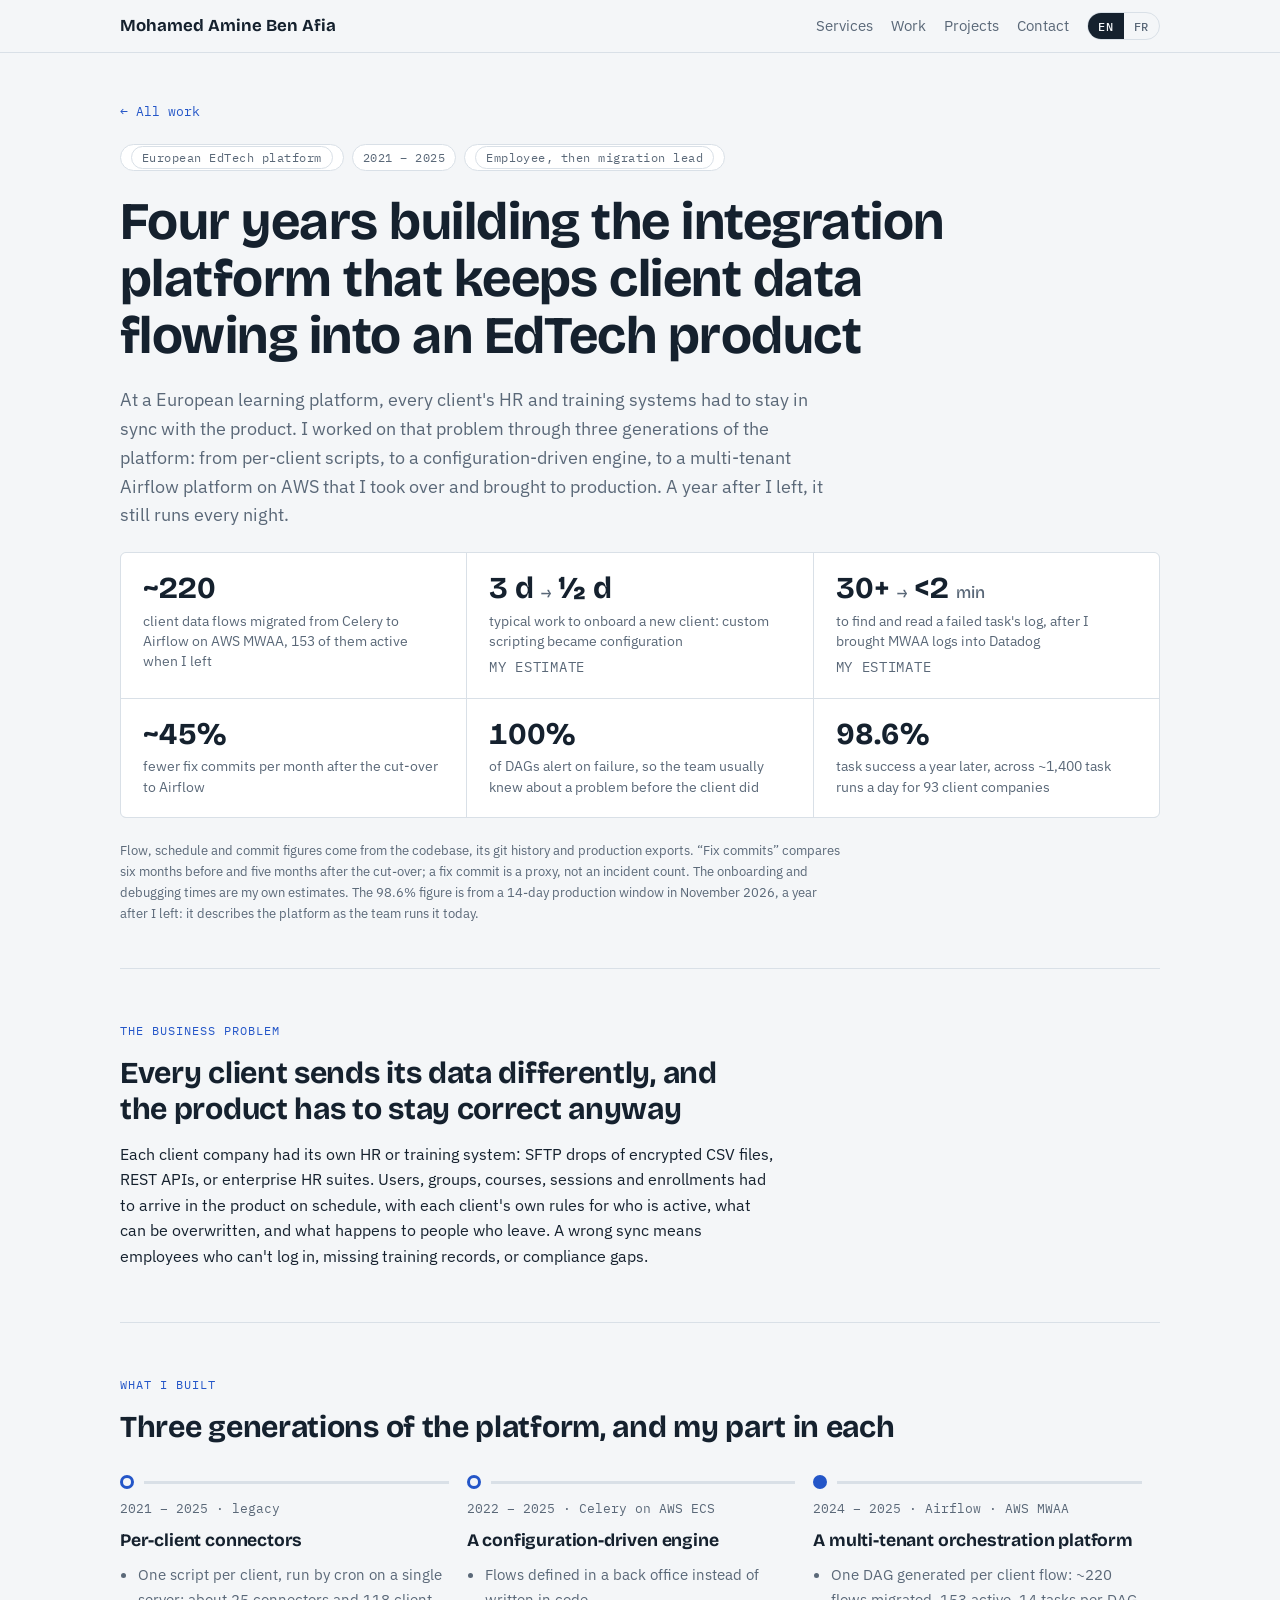
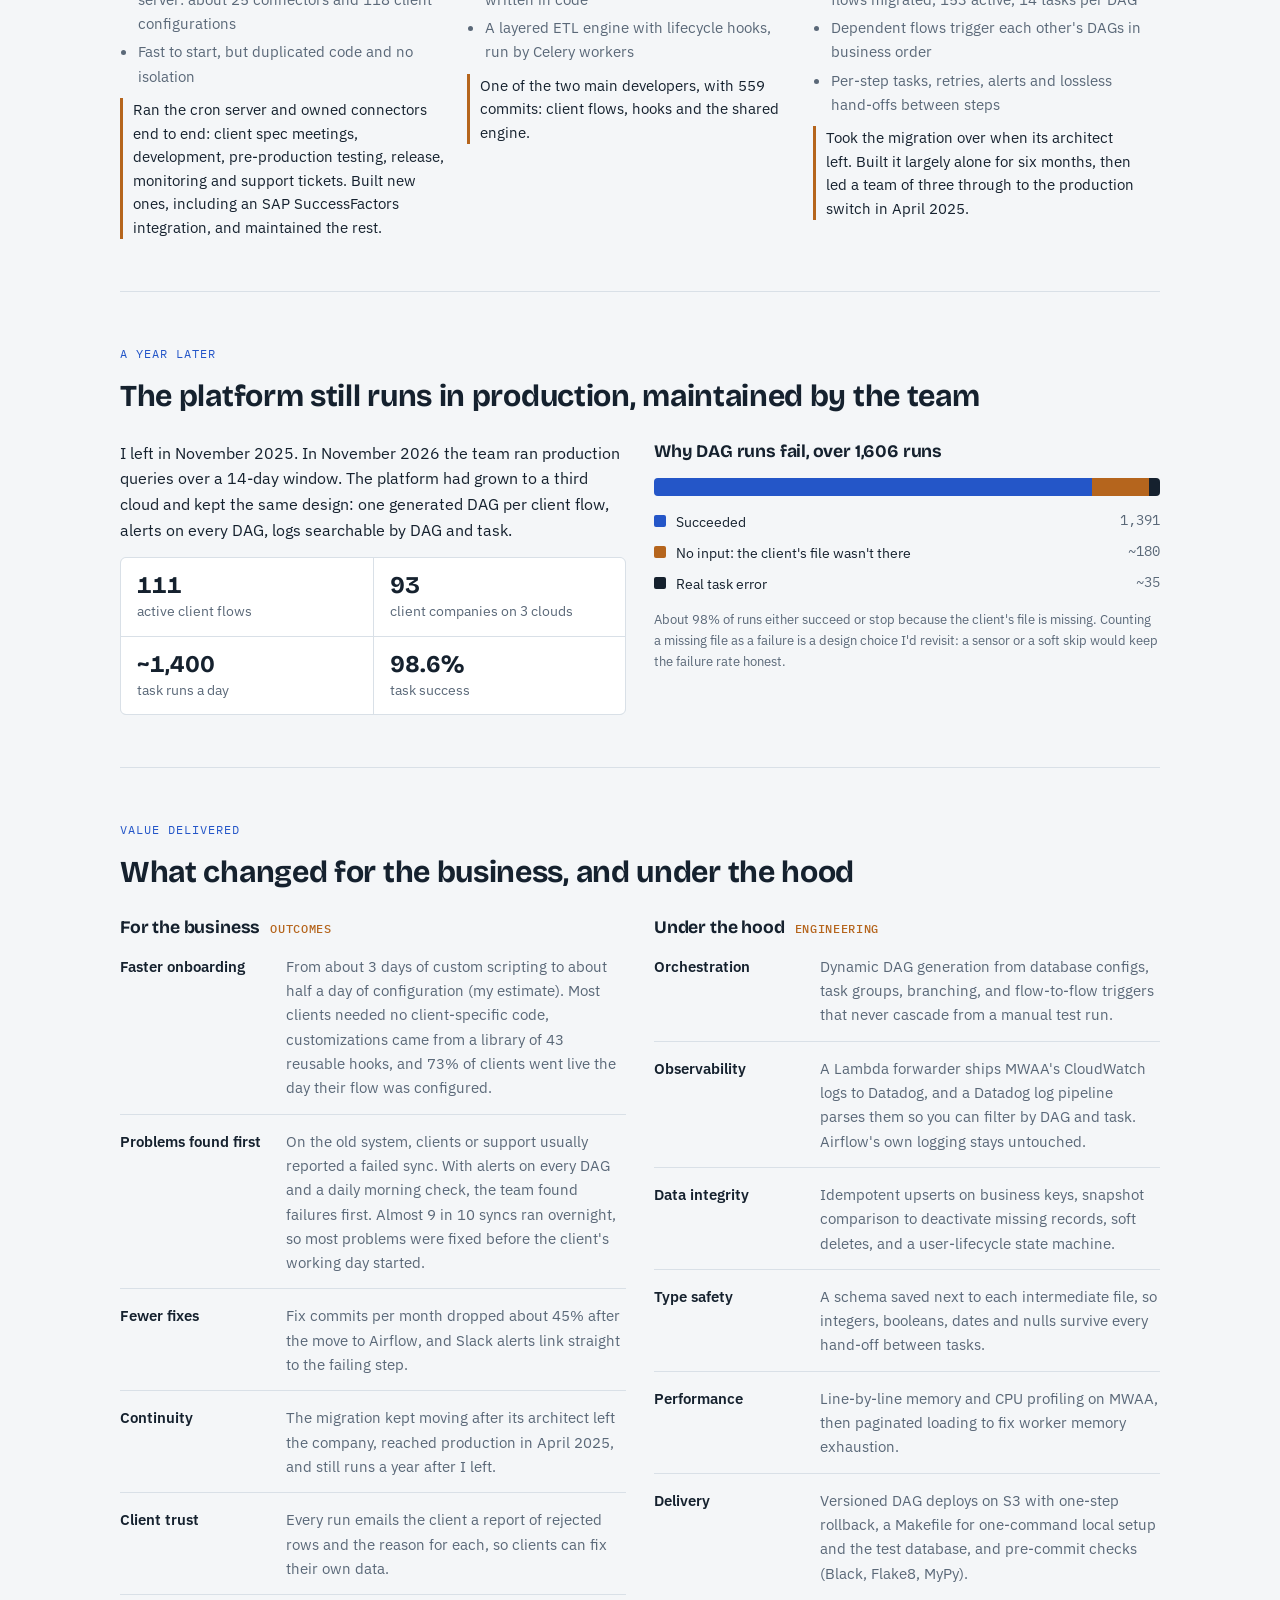
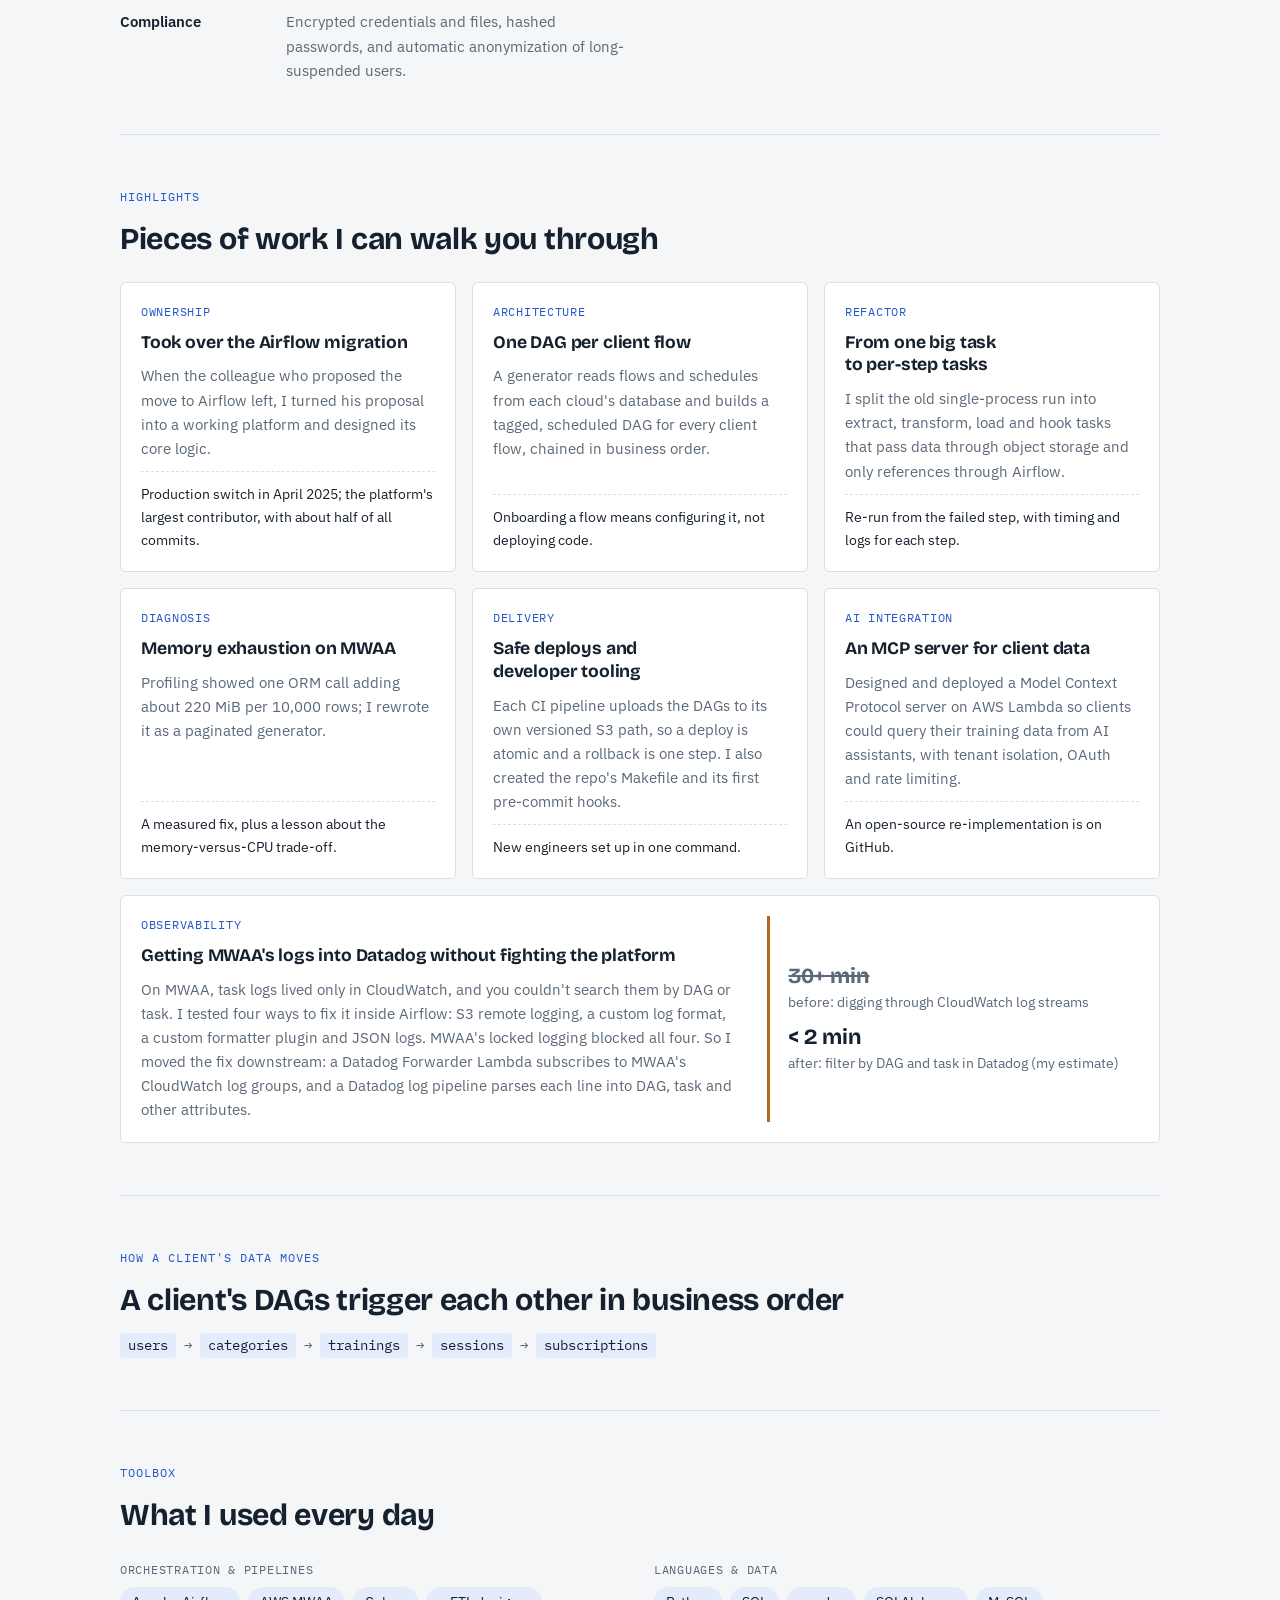
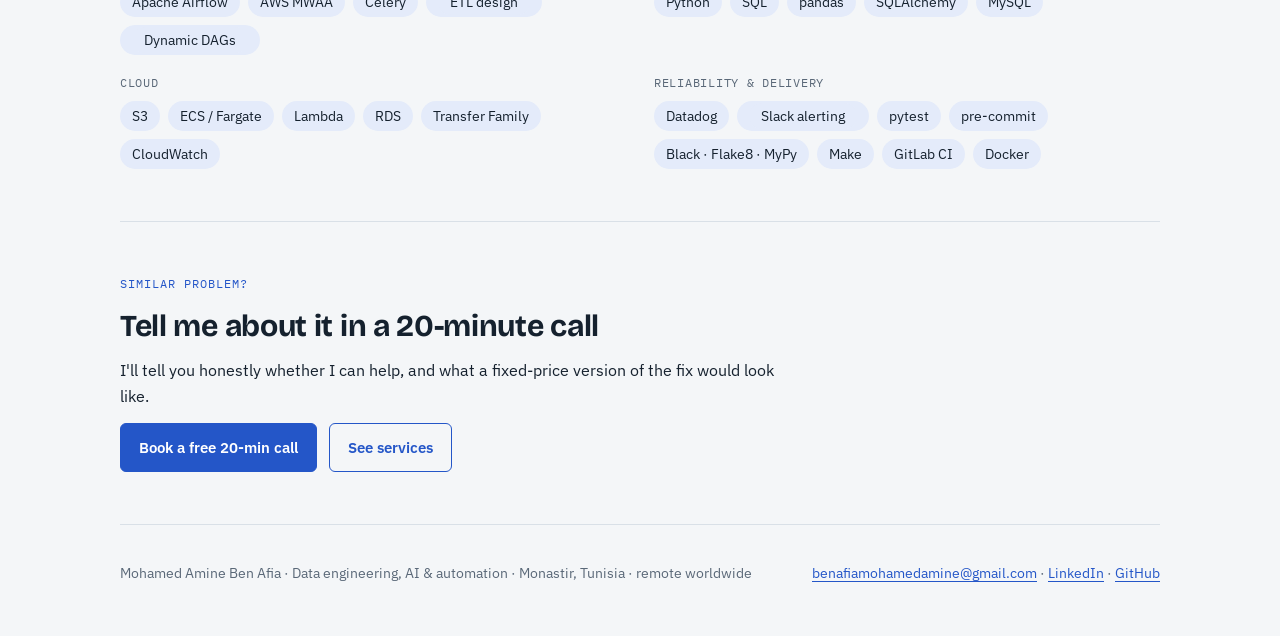
==== site/work/integration-platform.html @ 46a23ce3 "Portfolio site: services, audit offer, 4 case studies, EN/FR" ====
<!doctype html>
<html lang="en">
<head>
<meta charset="utf-8">
<meta name="viewport" content="width=device-width,initial-scale=1,viewport-fit=cover">
<title>Integration Platform · Case Study</title>
<meta name="title-en" content="Integration Platform · Case Study">
<meta name="title-fr" content="Plateforme d'intégration · Étude de cas">
<meta name="description" content="Four years building a multi-tenant integration platform for a European EdTech product, ending with ~220 client flows on Apache Airflow (AWS MWAA).">
<meta property="og:title" content="Integration Platform · Case Study">
<meta property="og:description" content="Four years building a multi-tenant integration platform for a European EdTech product, ending with ~220 client flows on Apache Airflow (AWS MWAA).">
<meta name="theme-color" content="#f4f6f8">
<link rel="icon" href="../assets/favicon.svg" type="image/svg+xml">
<link rel="preconnect" href="https://fonts.googleapis.com">
<link rel="preconnect" href="https://fonts.gstatic.com" crossorigin>
<link rel="stylesheet" href="https://fonts.googleapis.com/css2?family=Bricolage+Grotesque:opsz,wght@12..96,500;12..96,700&family=IBM+Plex+Sans:wght@400;500;600&family=IBM+Plex+Mono:wght@400;500&display=swap">
<link rel="stylesheet" href="../assets/site.css">
<script src="../assets/lang.js"></script>
</head>
<body>
<div class="top"><div class="wrap">
  <a class="brand" href="../">Mohamed Amine Ben Afia</a>
  <nav class="nav" aria-label="Main">
    <a href="../#services"><span data-l="en">Services</span><span data-l="fr">Services</span></a>
    <a href="../#work"><span data-l="en">Work</span><span data-l="fr">Réalisations</span></a>
    <a class="hide-sm" href="../#projects"><span data-l="en">Projects</span><span data-l="fr">Projets</span></a>
    <a href="../#contact"><span data-l="en">Contact</span><span data-l="fr">Contact</span></a>
    <span class="lang" role="group" aria-label="Language / Langue"><button type="button" data-set="en" aria-pressed="true" onclick="setLang('en')">EN</button><button type="button" data-set="fr" aria-pressed="false" onclick="setLang('fr')">FR</button></span>
  </nav>
</div></div>
<div class="wrap">
<header class="page">
  <a class="back" href="../#work"><span data-l="en">← All work</span><span data-l="fr">← Toutes les réalisations</span></a>
  <div class="client"><span><span data-l="en">European EdTech platform</span><span data-l="fr">Plateforme EdTech européenne</span></span><span>2021 – 2025</span><span><span data-l="en">Employee, then migration lead</span><span data-l="fr">Salarié, puis responsable de la migration</span></span></div>
  <h1><span data-l="en">Four years building the integration platform that keeps client data flowing into an EdTech product</span><span data-l="fr">Quatre ans à construire la plateforme d'intégration qui alimente un produit EdTech avec les données de ses clients</span></h1>
  <p class="lede"><span data-l="en">At a European learning platform, every client's HR and training systems had to stay in sync with the product. I worked on that problem through three generations of the platform: from per-client scripts, to a configuration-driven engine, to a multi-tenant Airflow platform on AWS that I took over and brought to production. A year after I left, it still runs every night.</span><span data-l="fr">Dans une plateforme e-learning européenne, les systèmes RH et formation de chaque client devaient rester synchronisés avec le produit. J'ai travaillé sur ce problème à travers trois générations de la plateforme : des scripts par client, puis un moteur piloté par configuration, puis une plateforme Airflow multi-clients sur AWS, que j'ai reprise et menée jusqu'à la production. Un an après mon départ, elle tourne toujours chaque nuit.</span></p>
  <div class="figures" role="list"><div class="fig" role="listitem"><b>~220</b><span><span data-l="en">client data flows migrated from Celery to Airflow on AWS MWAA, 153 of them active when I left</span><span data-l="fr">flux de données clients migrés de Celery vers Airflow sur AWS MWAA, dont 153 actifs à mon départ</span></span></div><div class="fig" role="listitem"><b>3 d <small>→</small> ½ d</b><span><span data-l="en">typical work to onboard a new client: custom scripting became configuration</span><span data-l="fr">de travail pour intégrer un nouveau client : le développement sur mesure est devenu de la configuration</span></span><em><span data-l="en">My estimate</span><span data-l="fr">Mon estimation</span></em></div><div class="fig" role="listitem"><b>30+ <small>→</small> &lt;2 <small>min</small></b><span><span data-l="en">to find and read a failed task's log, after I brought MWAA logs into Datadog</span><span data-l="fr">pour trouver et lire le log d'une tâche en échec, après l'intégration des logs MWAA dans Datadog</span></span><em><span data-l="en">My estimate</span><span data-l="fr">Mon estimation</span></em></div><div class="fig" role="listitem"><b>~45%</b><span><span data-l="en">fewer fix commits per month after the cut-over to Airflow</span><span data-l="fr">de commits de correction en moins par mois après le passage à Airflow</span></span></div><div class="fig" role="listitem"><b>100%</b><span><span data-l="en">of DAGs alert on failure, so the team usually knew about a problem before the client did</span><span data-l="fr">des DAG alertent en cas d'échec : l'équipe était généralement au courant avant le client</span></span></div><div class="fig" role="listitem"><b>98.6%</b><span><span data-l="en">task success a year later, across ~1,400 task runs a day for 93 client companies</span><span data-l="fr">de tâches réussies un an plus tard, sur ~1 400 exécutions par jour pour 93 entreprises clientes</span></span></div></div><p class="note"><span data-l="en">Flow, schedule and commit figures come from the codebase, its git history and production exports. “Fix commits” compares six months before and five months after the cut-over; a fix commit is a proxy, not an incident count. The onboarding and debugging times are my own estimates. The 98.6% figure is from a 14-day production window in November 2026, a year after I left: it describes the platform as the team runs it today.</span><span data-l="fr">Les chiffres de flux, de planification et de commits viennent du code, de son historique git et d'exports de production. Les « commits de correction » comparent six mois avant et cinq mois après la bascule ; c'est un indicateur, pas un nombre d'incidents. Les durées d'intégration et de débogage sont mes estimations. Le chiffre de 98,6 % provient d'une fenêtre de production de 14 jours en novembre 2026, un an après mon départ : il décrit la plateforme telle que l'équipe l'exploite aujourd'hui.</span></p>
</header><section aria-labelledby="problem"><span class="eyebrow"><span data-l="en">The business problem</span><span data-l="fr">Le problème</span></span><h2 id="problem"><span data-l="en">Every client sends its data differently, and the product has to stay correct anyway</span><span data-l="fr">Chaque client envoie ses données à sa façon, et le produit doit rester juste malgré tout</span></h2><p><span data-l="en">Each client company had its own HR or training system: SFTP drops of encrypted CSV files, REST APIs, or enterprise HR suites. Users, groups, courses, sessions and enrollments had to arrive in the product on schedule, with each client's own rules for who is active, what can be overwritten, and what happens to people who leave. A wrong sync means employees who can't log in, missing training records, or compliance gaps.</span><span data-l="fr">Chaque entreprise cliente avait son propre système RH ou formation : dépôts SFTP de fichiers CSV chiffrés, API REST ou suites RH d'entreprise. Utilisateurs, groupes, formations, sessions et inscriptions devaient arriver dans le produit à l'heure, avec les règles propres à chaque client : qui est actif, ce qui peut être écrasé, ce qui arrive aux personnes qui partent. Une synchronisation ratée, ce sont des salariés qui ne peuvent pas se connecter, des historiques de formation manquants ou des écarts de conformité.</span></p></section><section aria-labelledby="journey"><span class="eyebrow"><span data-l="en">What I built</span><span data-l="fr">Ce que j'ai construit</span></span><h2 id="journey"><span data-l="en">Three generations of the platform, and my part in each</span><span data-l="fr">Trois générations de la plateforme, et mon rôle dans chacune</span></h2><div class="track"><div class="stage "><div class="rail"><span class="dot" aria-hidden="true"></span><span class="bar" aria-hidden="true"></span></div><span class="when"><span data-l="en">2021 – 2025 · legacy</span><span data-l="fr">2021 – 2025 · historique</span></span><h3><span data-l="en">Per-client connectors</span><span data-l="fr">Connecteurs par client</span></h3><ul><li><span data-l="en">One script per client, run by cron on a single server: about 25 connectors and 118 client configurations</span><span data-l="fr">Un script par client, lancé par cron sur un seul serveur : environ 25 connecteurs et 118 configurations clients</span></li><li><span data-l="en">Fast to start, but duplicated code and no isolation</span><span data-l="fr">Rapide à démarrer, mais du code dupliqué et aucune isolation</span></li></ul><p class="role"><span data-l="en">Ran the cron server and owned connectors end to end: client spec meetings, development, pre-production testing, release, monitoring and support tickets. Built new ones, including an SAP SuccessFactors integration, and maintained the rest.</span><span data-l="fr">J'exploitais le serveur cron et je gérais les connecteurs de bout en bout : réunions de spécification client, développement, tests en préproduction, mise en production, supervision et tickets de support. J'en ai créé de nouveaux, dont une intégration SAP SuccessFactors, et maintenu les autres.</span></p></div><div class="stage "><div class="rail"><span class="dot" aria-hidden="true"></span><span class="bar" aria-hidden="true"></span></div><span class="when">2022 – 2025 · Celery on AWS ECS</span><h3><span data-l="en">A configuration-driven engine</span><span data-l="fr">Un moteur piloté par configuration</span></h3><ul><li><span data-l="en">Flows defined in a back office instead of written in code</span><span data-l="fr">Des flux définis dans un back-office au lieu d'être codés</span></li><li><span data-l="en">A layered ETL engine with lifecycle hooks, run by Celery workers</span><span data-l="fr">Un moteur ETL en couches avec des hooks de cycle de vie, exécuté par des workers Celery</span></li></ul><p class="role"><span data-l="en">One of the two main developers, with 559 commits: client flows, hooks and the shared engine.</span><span data-l="fr">L'un des deux principaux développeurs, avec 559 commits : flux clients, hooks et moteur commun.</span></p></div><div class="stage now"><div class="rail"><span class="dot" aria-hidden="true"></span><span class="bar" aria-hidden="true"></span></div><span class="when">2024 – 2025 · Airflow · AWS MWAA</span><h3><span data-l="en">A multi-tenant orchestration platform</span><span data-l="fr">Une plateforme d'orchestration multi-clients</span></h3><ul><li><span data-l="en">One DAG generated per client flow: ~220 flows migrated, 153 active, 14 tasks per DAG</span><span data-l="fr">Un DAG généré par flux client : ~220 flux migrés, 153 actifs, 14 tâches par DAG</span></li><li><span data-l="en">Dependent flows trigger each other's DAGs in business order</span><span data-l="fr">Les flux dépendants se déclenchent dans l'ordre métier</span></li><li><span data-l="en">Per-step tasks, retries, alerts and lossless hand-offs between steps</span><span data-l="fr">Des tâches par étape, des relances, des alertes et des passages de relais sans perte entre étapes</span></li></ul><p class="role"><span data-l="en">Took the migration over when its architect left. Built it largely alone for six months, then led a team of three through to the production switch in April 2025.</span><span data-l="fr">J'ai repris la migration au départ de son architecte. Je l'ai construite en grande partie seul pendant six mois, puis j'ai mené une équipe de trois personnes jusqu'à la mise en production en avril 2025.</span></p></div></div></section><section aria-labelledby="later"><span class="eyebrow"><span data-l="en">A year later</span><span data-l="fr">Un an plus tard</span></span><h2 id="later"><span data-l="en">The platform still runs in production, maintained by the team</span><span data-l="fr">La plateforme tourne toujours en production, maintenue par l'équipe</span></h2><div class="cols"><div class="col"><p><span data-l="en">I left in November 2025. In November 2026 the team ran production queries over a 14-day window. The platform had grown to a third cloud and kept the same design: one generated DAG per client flow, alerts on every DAG, logs searchable by DAG and task.</span><span data-l="fr">Je suis parti en novembre 2025. En novembre 2026, l'équipe a interrogé la production sur une fenêtre de 14 jours. La plateforme s'est étendue à un troisième cloud et garde la même conception : un DAG généré par flux client, des alertes sur chaque DAG, des logs consultables par DAG et par tâche.</span></p><div class="kv"><div><b>111</b><span><span data-l="en">active client flows</span><span data-l="fr">flux clients actifs</span></span></div><div><b>93</b><span><span data-l="en">client companies on 3 clouds</span><span data-l="fr">entreprises clientes sur 3 clouds</span></span></div><div><b>~1,400</b><span><span data-l="en">task runs a day</span><span data-l="fr">exécutions de tâches par jour</span></span></div><div><b>98.6%</b><span><span data-l="en">task success</span><span data-l="fr">de tâches réussies</span></span></div></div></div><div class="col"><h3><span data-l="en">Why DAG runs fail, over 1,606 runs</span><span data-l="fr">Pourquoi les exécutions échouent, sur 1 606 exécutions</span></h3><div class="runbar" role="img" aria-label="1,391 / ~180 / ~35"><i style="width:86.6%;background:var(--accent)"></i><i style="width:11.2%;background:var(--signal)"></i><i style="width:2.2%;background:var(--ink)"></i></div><ul class="legend"><li><span class="sw" style="background:var(--accent)"></span><span><span data-l="en">Succeeded</span><span data-l="fr">Réussies</span></span><span class="n">1,391</span></li><li><span class="sw" style="background:var(--signal)"></span><span><span data-l="en">No input: the client's file wasn't there</span><span data-l="fr">Pas de données : le fichier du client était absent</span></span><span class="n">~180</span></li><li><span class="sw" style="background:var(--ink)"></span><span><span data-l="en">Real task error</span><span data-l="fr">Vraie erreur de tâche</span></span><span class="n">~35</span></li></ul><p class="note"><span data-l="en">About 98% of runs either succeed or stop because the client's file is missing. Counting a missing file as a failure is a design choice I'd revisit: a sensor or a soft skip would keep the failure rate honest.</span><span data-l="fr">Environ 98 % des exécutions réussissent ou s'arrêtent faute de fichier client. Compter un fichier absent comme un échec est un choix que je revisiterais : un sensor ou un saut « doux » rendrait le taux d'échec plus juste.</span></p></div></div></section><section aria-labelledby="value"><span class="eyebrow"><span data-l="en">Value delivered</span><span data-l="fr">Valeur apportée</span></span><h2 id="value"><span data-l="en">What changed for the business, and under the hood</span><span data-l="fr">Ce qui a changé pour l'entreprise, et sous le capot</span></h2><div class="cols"><div class="col"><h3><span data-l="en">For the business</span><span data-l="fr">Pour l'entreprise</span> <span class="tag"><span data-l="en">outcomes</span><span data-l="fr">résultats</span></span></h3><ul class="vlist"><li><span class="k"><span data-l="en">Faster onboarding</span><span data-l="fr">Intégration plus rapide</span></span><span class="v"><span data-l="en">From about 3 days of custom scripting to about half a day of configuration (my estimate). Most clients needed no client-specific code, customizations came from a library of 43 reusable hooks, and 73% of clients went live the day their flow was configured.</span><span data-l="fr">D'environ 3 jours de développement sur mesure à environ une demi-journée de configuration (mon estimation). La plupart des clients n'ont nécessité aucun code spécifique, les personnalisations venaient d'une bibliothèque de 43 hooks réutilisables, et 73 % des clients ont démarré le jour même de la configuration de leur flux.</span></span></li><li><span class="k"><span data-l="en">Problems found first</span><span data-l="fr">Problèmes détectés en premier</span></span><span class="v"><span data-l="en">On the old system, clients or support usually reported a failed sync. With alerts on every DAG and a daily morning check, the team found failures first. Almost 9 in 10 syncs ran overnight, so most problems were fixed before the client's working day started.</span><span data-l="fr">Sur l'ancien système, c'étaient en général les clients ou le support qui signalaient une synchronisation ratée. Avec des alertes sur chaque DAG et un contrôle chaque matin, l'équipe détectait les échecs en premier. Près de 9 synchronisations sur 10 tournaient la nuit : la plupart des problèmes étaient réglés avant le début de la journée du client.</span></span></li><li><span class="k"><span data-l="en">Fewer fixes</span><span data-l="fr">Moins de corrections</span></span><span class="v"><span data-l="en">Fix commits per month dropped about 45% after the move to Airflow, and Slack alerts link straight to the failing step.</span><span data-l="fr">Les commits de correction ont baissé d'environ 45 % par mois après le passage à Airflow, et les alertes Slack pointent directement vers l'étape en échec.</span></span></li><li><span class="k"><span data-l="en">Continuity</span><span data-l="fr">Continuité</span></span><span class="v"><span data-l="en">The migration kept moving after its architect left the company, reached production in April 2025, and still runs a year after I left.</span><span data-l="fr">La migration a continué après le départ de son architecte, est passée en production en avril 2025, et tourne toujours un an après mon départ.</span></span></li><li><span class="k"><span data-l="en">Client trust</span><span data-l="fr">Confiance client</span></span><span class="v"><span data-l="en">Every run emails the client a report of rejected rows and the reason for each, so clients can fix their own data.</span><span data-l="fr">Chaque exécution envoie au client un rapport des lignes rejetées et de la raison de chaque rejet, pour qu'il corrige lui-même ses données.</span></span></li><li><span class="k"><span data-l="en">Compliance</span><span data-l="fr">Conformité</span></span><span class="v"><span data-l="en">Encrypted credentials and files, hashed passwords, and automatic anonymization of long-suspended users.</span><span data-l="fr">Identifiants et fichiers chiffrés, mots de passe hachés, et anonymisation automatique des utilisateurs suspendus depuis longtemps.</span></span></li></ul></div><div class="col"><h3><span data-l="en">Under the hood</span><span data-l="fr">Sous le capot</span> <span class="tag"><span data-l="en">engineering</span><span data-l="fr">technique</span></span></h3><ul class="vlist"><li><span class="k"><span data-l="en">Orchestration</span><span data-l="fr">Orchestration</span></span><span class="v"><span data-l="en">Dynamic DAG generation from database configs, task groups, branching, and flow-to-flow triggers that never cascade from a manual test run.</span><span data-l="fr">Génération dynamique de DAG à partir de configurations en base, groupes de tâches, branchements, et déclenchements entre flux qui ne se propagent jamais depuis un test manuel.</span></span></li><li><span class="k"><span data-l="en">Observability</span><span data-l="fr">Observabilité</span></span><span class="v"><span data-l="en">A Lambda forwarder ships MWAA's CloudWatch logs to Datadog, and a Datadog log pipeline parses them so you can filter by DAG and task. Airflow's own logging stays untouched.</span><span data-l="fr">Une Lambda transfère les logs CloudWatch de MWAA vers Datadog, où un pipeline de logs les analyse pour filtrer par DAG et par tâche. La journalisation d'Airflow reste intacte.</span></span></li><li><span class="k"><span data-l="en">Data integrity</span><span data-l="fr">Intégrité des données</span></span><span class="v"><span data-l="en">Idempotent upserts on business keys, snapshot comparison to deactivate missing records, soft deletes, and a user-lifecycle state machine.</span><span data-l="fr">Upserts idempotents sur clés métier, comparaison de snapshots pour désactiver les enregistrements disparus, suppressions logiques, et machine à états pour le cycle de vie des utilisateurs.</span></span></li><li><span class="k"><span data-l="en">Type safety</span><span data-l="fr">Typage</span></span><span class="v"><span data-l="en">A schema saved next to each intermediate file, so integers, booleans, dates and nulls survive every hand-off between tasks.</span><span data-l="fr">Un schéma enregistré à côté de chaque fichier intermédiaire, pour que entiers, booléens, dates et valeurs nulles survivent à chaque passage entre tâches.</span></span></li><li><span class="k"><span data-l="en">Performance</span><span data-l="fr">Performance</span></span><span class="v"><span data-l="en">Line-by-line memory and CPU profiling on MWAA, then paginated loading to fix worker memory exhaustion.</span><span data-l="fr">Profilage mémoire et CPU ligne par ligne sur MWAA, puis chargement paginé pour corriger l'épuisement mémoire des workers.</span></span></li><li><span class="k"><span data-l="en">Delivery</span><span data-l="fr">Livraison</span></span><span class="v"><span data-l="en">Versioned DAG deploys on S3 with one-step rollback, a Makefile for one-command local setup and the test database, and pre-commit checks (Black, Flake8, MyPy).</span><span data-l="fr">Déploiements de DAG versionnés sur S3 avec retour arrière en une étape, un Makefile pour installer l'environnement local et la base de test en une commande, et des contrôles pre-commit (Black, Flake8, MyPy).</span></span></li></ul></div></div></section><section aria-labelledby="highlights"><span class="eyebrow"><span data-l="en">Highlights</span><span data-l="fr">Points forts</span></span><h2 id="highlights"><span data-l="en">Pieces of work I can walk you through</span><span data-l="fr">Des réalisations que je peux vous détailler</span></h2><div class="grid"><article class="card"><span class="k"><span data-l="en">Ownership</span><span data-l="fr">Prise en main</span></span><h3><span data-l="en">Took over the Airflow migration</span><span data-l="fr">Reprise de la migration Airflow</span></h3><p><span data-l="en">When the colleague who proposed the move to Airflow left, I turned his proposal into a working platform and designed its core logic.</span><span data-l="fr">Quand le collègue à l'origine du passage à Airflow est parti, j'ai transformé sa proposition en plateforme opérationnelle et conçu sa logique centrale.</span></p><p class="out"><span data-l="en">Production switch in April 2025; the platform's largest contributor, with about half of all commits.</span><span data-l="fr">Mise en production en avril 2025 ; principal contributeur de la plateforme, avec environ la moitié des commits.</span></p></article><article class="card"><span class="k"><span data-l="en">Architecture</span><span data-l="fr">Architecture</span></span><h3><span data-l="en">One DAG per client flow</span><span data-l="fr">Un DAG par flux client</span></h3><p><span data-l="en">A generator reads flows and schedules from each cloud's database and builds a tagged, scheduled DAG for every client flow, chained in business order.</span><span data-l="fr">Un générateur lit les flux et plannings dans la base de chaque cloud et construit un DAG planifié et étiqueté pour chaque flux client, enchaîné dans l'ordre métier.</span></p><p class="out"><span data-l="en">Onboarding a flow means configuring it, not deploying code.</span><span data-l="fr">Intégrer un flux, c'est le configurer, pas déployer du code.</span></p></article><article class="card"><span class="k"><span data-l="en">Refactor</span><span data-l="fr">Refonte</span></span><h3><span data-l="en">From one big task to per-step tasks</span><span data-l="fr">D'une grosse tâche à des tâches par étape</span></h3><p><span data-l="en">I split the old single-process run into extract, transform, load and hook tasks that pass data through object storage and only references through Airflow.</span><span data-l="fr">J'ai découpé l'ancienne exécution monolithique en tâches d'extraction, de transformation, de chargement et de hooks qui font transiter les données par le stockage objet et seulement des références par Airflow.</span></p><p class="out"><span data-l="en">Re-run from the failed step, with timing and logs for each step.</span><span data-l="fr">Relance depuis l'étape en échec, avec durée et logs pour chaque étape.</span></p></article><article class="card"><span class="k"><span data-l="en">Diagnosis</span><span data-l="fr">Diagnostic</span></span><h3><span data-l="en">Memory exhaustion on MWAA</span><span data-l="fr">Épuisement mémoire sur MWAA</span></h3><p><span data-l="en">Profiling showed one ORM call adding about 220 MiB per 10,000 rows; I rewrote it as a paginated generator.</span><span data-l="fr">Le profilage a montré qu'un appel ORM ajoutait environ 220 Mio par tranche de 10 000 lignes ; je l'ai réécrit en générateur paginé.</span></p><p class="out"><span data-l="en">A measured fix, plus a lesson about the memory-versus-CPU trade-off.</span><span data-l="fr">Une correction mesurée, et une leçon sur l'arbitrage mémoire/CPU.</span></p></article><article class="card"><span class="k"><span data-l="en">Delivery</span><span data-l="fr">Livraison</span></span><h3><span data-l="en">Safe deploys and developer tooling</span><span data-l="fr">Déploiements sûrs et outillage</span></h3><p><span data-l="en">Each CI pipeline uploads the DAGs to its own versioned S3 path, so a deploy is atomic and a rollback is one step. I also created the repo's Makefile and its first pre-commit hooks.</span><span data-l="fr">Chaque pipeline CI publie les DAG dans un chemin S3 versionné : un déploiement est atomique et un retour arrière se fait en une étape. J'ai aussi créé le Makefile du dépôt et ses premiers hooks pre-commit.</span></p><p class="out"><span data-l="en">New engineers set up in one command.</span><span data-l="fr">Un nouvel ingénieur s'installe en une commande.</span></p></article><article class="card"><span class="k"><span data-l="en">AI integration</span><span data-l="fr">Intégration IA</span></span><h3><span data-l="en">An MCP server for client data</span><span data-l="fr">Un serveur MCP pour les données clients</span></h3><p><span data-l="en">Designed and deployed a Model Context Protocol server on AWS Lambda so clients could query their training data from AI assistants, with tenant isolation, OAuth and rate limiting.</span><span data-l="fr">Conception et déploiement d'un serveur Model Context Protocol sur AWS Lambda pour que les clients interrogent leurs données de formation depuis des assistants IA, avec isolation par client, OAuth et limitation de débit.</span></p><p class="out"><span data-l="en">An open-source re-implementation is on GitHub.</span><span data-l="fr">Une réimplémentation open source est sur GitHub.</span></p></article><article class="card wide"><div class="body"><span class="k"><span data-l="en">Observability</span><span data-l="fr">Observabilité</span></span><h3><span data-l="en">Getting MWAA's logs into Datadog without fighting the platform</span><span data-l="fr">Amener les logs MWAA dans Datadog sans lutter contre la plateforme</span></h3><p><span data-l="en">On MWAA, task logs lived only in CloudWatch, and you couldn't search them by DAG or task. I tested four ways to fix it inside Airflow: S3 remote logging, a custom log format, a custom formatter plugin and JSON logs. MWAA's locked logging blocked all four. So I moved the fix downstream: a Datadog Forwarder Lambda subscribes to MWAA's CloudWatch log groups, and a Datadog log pipeline parses each line into DAG, task and other attributes.</span><span data-l="fr">Sur MWAA, les logs des tâches n'existaient que dans CloudWatch, sans recherche possible par DAG ou par tâche. J'ai testé quatre solutions dans Airflow : journalisation distante S3, format de log personnalisé, plugin de formatage et logs JSON. La journalisation verrouillée de MWAA a bloqué les quatre. J'ai donc déplacé la solution en aval : une Lambda Datadog Forwarder s'abonne aux groupes de logs CloudWatch de MWAA, et un pipeline de logs Datadog découpe chaque ligne en DAG, tâche et autres attributs.</span></p></div><div class="ba"><div class="before"><b>30+ min</b><span><span data-l="en">before: digging through CloudWatch log streams</span><span data-l="fr">avant : fouiller les flux de logs CloudWatch</span></span></div><div><b>&lt; 2 min</b><span><span data-l="en">after: filter by DAG and task in Datadog (my estimate)</span><span data-l="fr">après : filtrer par DAG et par tâche dans Datadog (mon estimation)</span></span></div></div></article></div></section><section aria-labelledby="order"><span class="eyebrow"><span data-l="en">How a client's data moves</span><span data-l="fr">Comment circulent les données d'un client</span></span><h2 id="order"><span data-l="en">A client's DAGs trigger each other in business order</span><span data-l="fr">Les DAG d'un client se déclenchent dans l'ordre métier</span></h2><div class="chain"><span class="n">users</span><span class="a">→</span><span class="n">categories</span><span class="a">→</span><span class="n">trainings</span><span class="a">→</span><span class="n">sessions</span><span class="a">→</span><span class="n">subscriptions</span></div></section><section aria-labelledby="tools"><span class="eyebrow"><span data-l="en">Toolbox</span><span data-l="fr">Outils</span></span><h2 id="tools"><span data-l="en">What I used every day</span><span data-l="fr">Ce que j'utilisais au quotidien</span></h2><dl class="tools"><div><dt><span data-l="en">Orchestration &amp; pipelines</span><span data-l="fr">Orchestration &amp; pipelines</span></dt><dd class="chips"><span>Apache Airflow</span><span>AWS MWAA</span><span>Celery</span><span><span data-l="en">ETL design</span><span data-l="fr">Conception ETL</span></span><span><span data-l="en">Dynamic DAGs</span><span data-l="fr">DAG dynamiques</span></span></dd></div><div><dt><span data-l="en">Languages &amp; data</span><span data-l="fr">Langages &amp; données</span></dt><dd class="chips"><span>Python</span><span>SQL</span><span>pandas</span><span>SQLAlchemy</span><span>MySQL</span></dd></div><div><dt>Cloud</dt><dd class="chips"><span>S3</span><span>ECS / Fargate</span><span>Lambda</span><span>RDS</span><span>Transfer Family</span><span>CloudWatch</span></dd></div><div><dt><span data-l="en">Reliability &amp; delivery</span><span data-l="fr">Fiabilité &amp; livraison</span></dt><dd class="chips"><span>Datadog</span><span><span data-l="en">Slack alerting</span><span data-l="fr">Alertes Slack</span></span><span>pytest</span><span>pre-commit</span><span>Black · Flake8 · MyPy</span><span>Make</span><span>GitLab CI</span><span>Docker</span></dd></div></dl></section><section aria-labelledby="next">
  <span class="eyebrow"><span data-l="en">Similar problem?</span><span data-l="fr">Un problème similaire ?</span></span>
  <h2 id="next"><span data-l="en">Tell me about it in a 20-minute call</span><span data-l="fr">Parlons-en lors d'un appel de 20 minutes</span></h2>
  <p><span data-l="en">I'll tell you honestly whether I can help, and what a fixed-price version of the fix would look like.</span><span data-l="fr">Je vous dis franchement si je peux aider, et à quoi ressemblerait la solution à prix fixe.</span></p>
  <div class="actions"><a class="btn primary" data-l="en" href="mailto:benafiamohamedamine@gmail.com?subject=20-min%20call">Book a free 20-min call</a><a class="btn primary" data-l="fr" href="mailto:benafiamohamedamine@gmail.com?subject=Appel%20de%2020%20min">Réserver un appel gratuit de 20 min</a><a class="btn ghost" href="../#services"><span data-l="en">See services</span><span data-l="fr">Voir les services</span></a></div>
</section>
<footer>
  <span><span data-l="en">Mohamed Amine Ben Afia · Data engineering, AI &amp; automation · Monastir, Tunisia · remote worldwide</span><span data-l="fr">Mohamed Amine Ben Afia · Data engineering, IA &amp; automatisation · Monastir, Tunisie · à distance partout</span></span>
  <span><a href="mailto:benafiamohamedamine@gmail.com">benafiamohamedamine@gmail.com</a> · <a href="https://www.linkedin.com/in/mabenafia/">LinkedIn</a> · <a href="https://github.com/MedAmine-SUDO">GitHub</a></span>
</footer>
</div>
</body>
</html>
---- site/assets/site.css ----
/* Layout: one reading column with full-width bands; same system as the case studies. */
:root {
  --bg: #f4f6f8; --surface: #ffffff; --ink: #15212e; --muted: #5a6878;
  --line: #d9e0e7; --accent: #2456c8; --accent-soft: #e4ebfa; --signal: #b5651d; --on-accent: #ffffff;
  --display: "Bricolage Grotesque", "Segoe UI", system-ui, sans-serif;
  --body: "IBM Plex Sans", "Segoe UI", system-ui, sans-serif;
  --mono: "IBM Plex Mono", ui-monospace, "SFMono-Regular", Menlo, monospace;
  color-scheme: light;
}
@media (prefers-color-scheme: dark) {
  :root {
    --bg: #0f151c; --surface: #16202a; --ink: #e6ebf1; --muted: #9aa8b7;
    --line: #2a3644; --accent: #7fa3ff; --accent-soft: #1c2a44; --signal: #e3a160; --on-accent: #0f151c;
    color-scheme: dark;
  }
}
* { box-sizing: border-box; }
html { scroll-behavior: smooth; }
body {
  margin: 0; background: var(--bg); color: var(--ink); font-family: var(--body);
  font-size: 16px; line-height: 1.6;
  padding-left: max(16px, env(safe-area-inset-left, 0px));
  padding-right: max(16px, env(safe-area-inset-right, 0px));
}
/* Language toggle: both languages ship in the page, one is hidden. */
html:not(.fr) [data-l="fr"], html.fr [data-l="en"] { display: none !important; }
.wrap { max-width: 1040px; margin: 0 auto; }
section { padding-block: 52px; border-top: 1px solid var(--line); display: flex; flex-direction: column; gap: 14px; scroll-margin-top: 64px; }
h1, h2, h3 { font-family: var(--display); text-wrap: balance; margin: 0; letter-spacing: -0.01em; }
h1 { font-size: clamp(2rem, 4.8vw, 3.3rem); line-height: 1.08; font-weight: 700; }
h2 { font-size: clamp(1.4rem, 2.8vw, 1.9rem); line-height: 1.2; font-weight: 700; }
h3 { font-size: 1.1rem; line-height: 1.3; font-weight: 700; }
p { margin: 0; max-width: 66ch; }
.eyebrow { font-family: var(--mono); font-size: .78rem; letter-spacing: .08em; text-transform: uppercase; color: var(--accent); }
.lede { color: var(--muted); font-size: 1.12rem; }
a { color: var(--accent); text-underline-offset: 3px; }
a:focus-visible, button:focus-visible { outline: 2px solid var(--accent); outline-offset: 3px; border-radius: 3px; }

/* Top bar */
.top { position: sticky; top: 0; z-index: 5; background: var(--bg); border-bottom: 1px solid var(--line); margin-inline: calc(-1 * max(16px, env(safe-area-inset-left, 0px))); padding-inline: max(16px, env(safe-area-inset-left, 0px)); }
.top .wrap { display: flex; align-items: center; justify-content: space-between; gap: 16px; padding-block: 12px; }
.brand { font-family: var(--display); font-weight: 700; font-size: 1.05rem; color: var(--ink); text-decoration: none; white-space: nowrap; }
.nav { display: flex; align-items: center; gap: 18px; font-size: .92rem; }
.nav a { color: var(--muted); text-decoration: none; }
.nav a:hover { color: var(--ink); }
.lang { display: inline-flex; border: 1px solid var(--line); border-radius: 999px; overflow: hidden; }
.lang button { font: 500 .78rem var(--mono); letter-spacing: .06em; background: transparent; color: var(--muted); border: 0; padding: 5px 10px; cursor: pointer; }
.lang button[aria-pressed="true"] { background: var(--ink); color: var(--bg); }

/* Hero */
header.hero { padding-block: 64px 52px; display: grid; gap: 22px; }
header.page { padding-block: 48px 44px; display: grid; gap: 22px; }
.who { font-family: var(--mono); font-size: .9rem; color: var(--muted); }
.who strong { color: var(--ink); font-weight: 500; }
.actions { display: flex; flex-wrap: wrap; gap: 12px; align-items: center; }
.btn { display: inline-flex; align-items: center; gap: 8px; font-weight: 600; font-size: .95rem; text-decoration: none; border-radius: 6px; padding: 11px 18px; border: 1px solid var(--accent); }
.btn.primary { background: var(--accent); color: var(--on-accent); }
.btn.ghost { color: var(--accent); background: transparent; }
.small { font-size: .86rem; color: var(--muted); }
.client { display: inline-flex; flex-wrap: wrap; gap: 8px; }
.client span { font-family: var(--mono); font-size: .76rem; letter-spacing: .04em; border: 1px solid var(--line); border-radius: 999px; padding: 3px 10px; color: var(--muted); background: var(--surface); }
.back { font-family: var(--mono); font-size: .82rem; text-decoration: none; }

/* Figures */
.figures { display: grid; grid-template-columns: repeat(var(--n, 3), minmax(0, 1fr)); gap: 1px; background: var(--line); border: 1px solid var(--line); border-radius: 6px; overflow: hidden; }
.fig { padding: 20px 22px; background: var(--surface); display: flex; flex-direction: column; gap: 6px; min-width: 0; }
.fig b { font-family: var(--display); font-size: 1.9rem; line-height: 1.05; font-weight: 700; font-variant-numeric: tabular-nums; }
.fig b small { font-size: 1.05rem; color: var(--muted); font-weight: 500; }
.fig span { color: var(--muted); font-size: .9rem; line-height: 1.4; }
.fig em { font-style: normal; font-family: var(--mono); font-size: .72rem; letter-spacing: .06em; text-transform: uppercase; color: var(--signal); }
.note { font-size: .82rem; color: var(--muted); max-width: 90ch; }

/* Services */
.services { display: grid; grid-template-columns: repeat(2, minmax(0, 1fr)); gap: 16px; margin-top: 10px; }
.svc { background: var(--surface); border: 1px solid var(--line); border-radius: 6px; padding: 22px; display: flex; flex-direction: column; gap: 12px; min-width: 0; }
.svc .k { font-family: var(--mono); font-size: .74rem; color: var(--accent); text-transform: uppercase; letter-spacing: .06em; }
.svc p { color: var(--muted); font-size: .95rem; }
.svc ul { margin: 0; padding-left: 18px; font-size: .93rem; display: flex; flex-direction: column; gap: 4px; }
.proof { border-top: 1px dashed var(--line); padding-top: 12px; margin-top: auto; font-size: .88rem; display: flex; flex-wrap: wrap; gap: 6px 14px; align-items: baseline; }
.proof .lbl { font-family: var(--mono); font-size: .72rem; text-transform: uppercase; letter-spacing: .06em; color: var(--signal); }

/* Offer */
.offer { display: grid; grid-template-columns: minmax(0, 1.5fr) minmax(0, 1fr); gap: 28px; background: var(--surface); border: 1px solid var(--line); border-left: 4px solid var(--signal); border-radius: 6px; padding: 26px; margin-top: 10px; }
.offer > div { min-width: 0; display: flex; flex-direction: column; gap: 12px; }
.offer ul { margin: 0; padding-left: 18px; display: flex; flex-direction: column; gap: 6px; }
.price { font-family: var(--display); font-size: 2.4rem; line-height: 1; font-weight: 700; font-variant-numeric: tabular-nums; }
.price small { font-size: 1rem; color: var(--muted); font-weight: 500; }
.terms { display: grid; grid-template-columns: repeat(3, minmax(0, 1fr)); gap: 16px; margin-top: 18px; }
.terms div { display: flex; flex-direction: column; gap: 4px; min-width: 0; }
.terms b { font-size: .98rem; }
.terms span { color: var(--muted); font-size: .9rem; }

/* Work cards / links */
.grid { display: grid; grid-template-columns: repeat(var(--n, 3), minmax(0, 1fr)); gap: 16px; margin-top: 10px; }
.card { background: var(--surface); border: 1px solid var(--line); border-radius: 6px; padding: 20px; display: flex; flex-direction: column; gap: 10px; min-width: 0; text-decoration: none; color: inherit; }
a.card:hover { border-color: var(--accent); }
.card .k { font-family: var(--mono); font-size: .74rem; color: var(--accent); text-transform: uppercase; letter-spacing: .06em; }
.card p { color: var(--muted); font-size: .94rem; }
.card .out { color: var(--ink); font-size: .9rem; border-top: 1px dashed var(--line); padding-top: 10px; margin-top: auto; }
.card .arrow { color: var(--accent); font-family: var(--mono); font-size: .85rem; margin-top: auto; }
.card.wide { grid-column: 1 / -1; display: grid; grid-template-columns: minmax(0, 1.6fr) minmax(0, 1fr); gap: 10px 32px; }
.card.wide .body { display: flex; flex-direction: column; gap: 10px; min-width: 0; }

/* Case-study parts */
.steps { list-style: none; margin: 12px 0 0; padding: 0; display: grid; grid-template-columns: repeat(var(--n, 5), minmax(0, 1fr)); gap: 10px; counter-reset: s; }
.steps li { counter-increment: s; background: var(--surface); border: 1px solid var(--line); border-radius: 6px; padding: 14px; display: flex; flex-direction: column; gap: 6px; min-width: 0; }
.steps li::before { content: counter(s, decimal-leading-zero); font-family: var(--mono); font-size: .75rem; color: var(--signal); }
.steps.clock li::before { content: none; }
.steps .when { font-family: var(--mono); font-size: .72rem; letter-spacing: .06em; text-transform: uppercase; color: var(--signal); }
.steps b { font-size: .95rem; }
.steps span { color: var(--muted); font-size: .86rem; line-height: 1.45; }
.cols { display: grid; grid-template-columns: repeat(2, minmax(0, 1fr)); gap: 28px; margin-top: 12px; }
.col { min-width: 0; display: flex; flex-direction: column; gap: 14px; }
.col h3 { display: flex; gap: 10px; align-items: baseline; flex-wrap: wrap; }
.tag { font-family: var(--mono); font-size: .72rem; font-weight: 500; color: var(--signal); letter-spacing: .06em; text-transform: uppercase; }
.vlist { list-style: none; margin: 0; padding: 0; display: flex; flex-direction: column; gap: 14px; }
.vlist li { display: grid; grid-template-columns: 9.5rem minmax(0, 1fr); gap: 14px; padding-bottom: 14px; border-bottom: 1px solid var(--line); }
.vlist li:last-child { border-bottom: 0; padding-bottom: 0; }
.vlist .k { font-weight: 600; font-size: .95rem; }
.vlist .v { color: var(--muted); font-size: .95rem; }
.ba { display: flex; flex-direction: column; justify-content: center; gap: 12px; border-left: 3px solid var(--signal); padding-left: 18px; min-width: 0; }
.ba div { display: flex; flex-direction: column; gap: 2px; }
.ba b { font-family: var(--display); font-size: 1.35rem; line-height: 1.15; font-variant-numeric: tabular-nums; }
.ba span { color: var(--muted); font-size: .86rem; }
.ba .before b { color: var(--muted); text-decoration: line-through; text-decoration-thickness: 2px; }
.tiers { list-style: none; margin: 0; padding: 0; display: flex; flex-direction: column; gap: 8px; }
.tiers li { display: grid; grid-template-columns: 6.5rem minmax(0, 1fr); gap: 12px; align-items: baseline; background: var(--surface); border: 1px solid var(--line); border-radius: 6px; padding: 10px 14px; }
.tiers .lvl { font-family: var(--mono); font-size: .74rem; text-transform: uppercase; letter-spacing: .06em; color: var(--muted); }
.tiers li.crit .lvl { color: var(--signal); }
.tiers span:last-child { font-size: .93rem; }
.track { display: grid; grid-template-columns: repeat(3, minmax(0, 1fr)); margin-top: 16px; }
.stage { padding: 0 18px 0 0; display: flex; flex-direction: column; gap: 10px; min-width: 0; }
.stage .rail { display: flex; align-items: center; gap: 10px; }
.stage .dot { width: 14px; height: 14px; border-radius: 50%; border: 3px solid var(--accent); background: var(--bg); flex: none; }
.stage.now .dot { background: var(--accent); }
.stage .bar { height: 3px; background: var(--line); flex: 1; }
.stage .when { font-family: var(--mono); font-size: .8rem; color: var(--muted); }
.stage ul { margin: 0; padding-left: 18px; color: var(--muted); font-size: .95rem; display: flex; flex-direction: column; gap: 4px; }
.stage .role { font-size: .92rem; border-left: 3px solid var(--signal); padding-left: 10px; }
.kv { display: grid; grid-template-columns: repeat(2, minmax(0, 1fr)); gap: 1px; background: var(--line); border: 1px solid var(--line); border-radius: 6px; overflow: hidden; }
.kv div { background: var(--surface); padding: 14px 16px; display: flex; flex-direction: column; gap: 4px; min-width: 0; }
.kv b { font-family: var(--display); font-size: 1.5rem; line-height: 1.1; font-variant-numeric: tabular-nums; }
.kv span { color: var(--muted); font-size: .86rem; line-height: 1.4; }
.runbar { display: flex; height: 18px; border-radius: 4px; overflow: hidden; background: var(--line); }
.runbar i { display: block; height: 100%; }
.legend { list-style: none; margin: 0; padding: 0; display: flex; flex-direction: column; gap: 8px; font-size: .9rem; }
.legend li { display: grid; grid-template-columns: 12px minmax(0, 1fr) auto; gap: 10px; align-items: center; }
.legend .sw { width: 12px; height: 12px; border-radius: 2px; }
.legend .n { font-family: var(--mono); font-size: .85rem; color: var(--muted); font-variant-numeric: tabular-nums; }
.chain { display: flex; flex-wrap: wrap; align-items: center; gap: 6px 8px; font-family: var(--mono); font-size: .85rem; }
.chain .n { background: var(--accent-soft); border-radius: 4px; padding: 2px 8px; }
.chain .a { color: var(--muted); }
.tools { display: grid; grid-template-columns: repeat(2, minmax(0, 1fr)); gap: 18px 28px; margin: 12px 0 0; }
.tools div { min-width: 0; }
.tools dt { font-family: var(--mono); font-size: .76rem; text-transform: uppercase; letter-spacing: .06em; color: var(--muted); margin-bottom: 8px; }
.chips { display: flex; flex-wrap: wrap; gap: 8px; margin: 0; }
.chips span { background: var(--accent-soft); color: var(--ink); border-radius: 999px; padding: 4px 12px; font-size: .86rem; }
.contact { display: grid; grid-template-columns: repeat(3, minmax(0, 1fr)); gap: 16px; margin-top: 10px; }
.contact .card b { font-size: 1rem; word-break: break-word; }
footer { padding-block: 36px 52px; border-top: 1px solid var(--line); color: var(--muted); font-size: .9rem; display: flex; flex-wrap: wrap; gap: 8px 24px; justify-content: space-between; }

@media (max-width: 880px) {
  .figures { grid-template-columns: repeat(2, minmax(0, 1fr)) !important; }
  .steps { grid-template-columns: repeat(2, minmax(0, 1fr)) !important; }
  .services, .cols, .tools, .offer, .track, .card.wide { grid-template-columns: minmax(0, 1fr); }
  .grid, .contact { grid-template-columns: repeat(2, minmax(0, 1fr)) !important; }
  .track { gap: 26px; } .stage { padding: 0; }
  .nav .hide-sm { display: none; }
}
@media (max-width: 560px) {
  .figures, .steps, .grid, .contact, .terms, .kv { grid-template-columns: minmax(0, 1fr) !important; }
  .vlist li, .tiers li { grid-template-columns: minmax(0, 1fr); gap: 4px; }
  .nav a { display: none; }
}
@media (prefers-reduced-motion: reduce) { html { scroll-behavior: auto; } * { transition: none !important; animation: none !important; } }
div[data-l] { display: contents; }
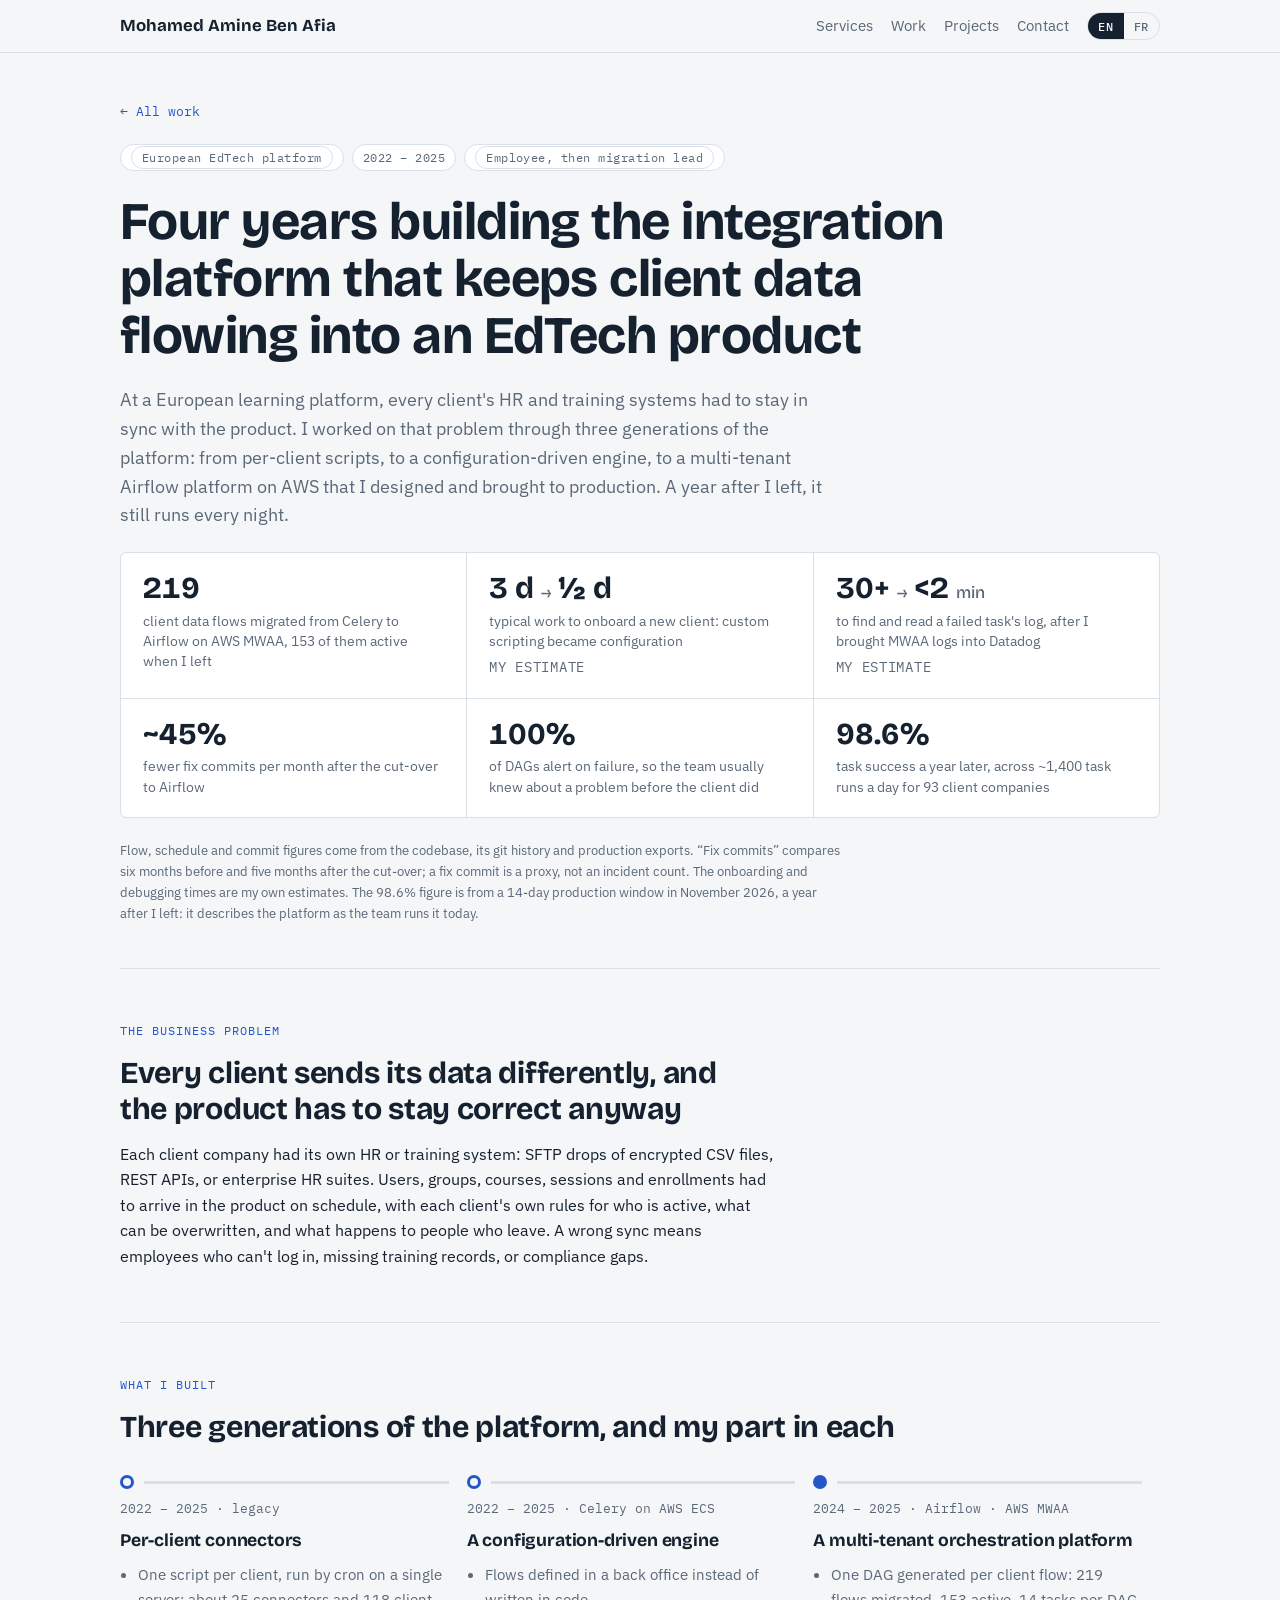
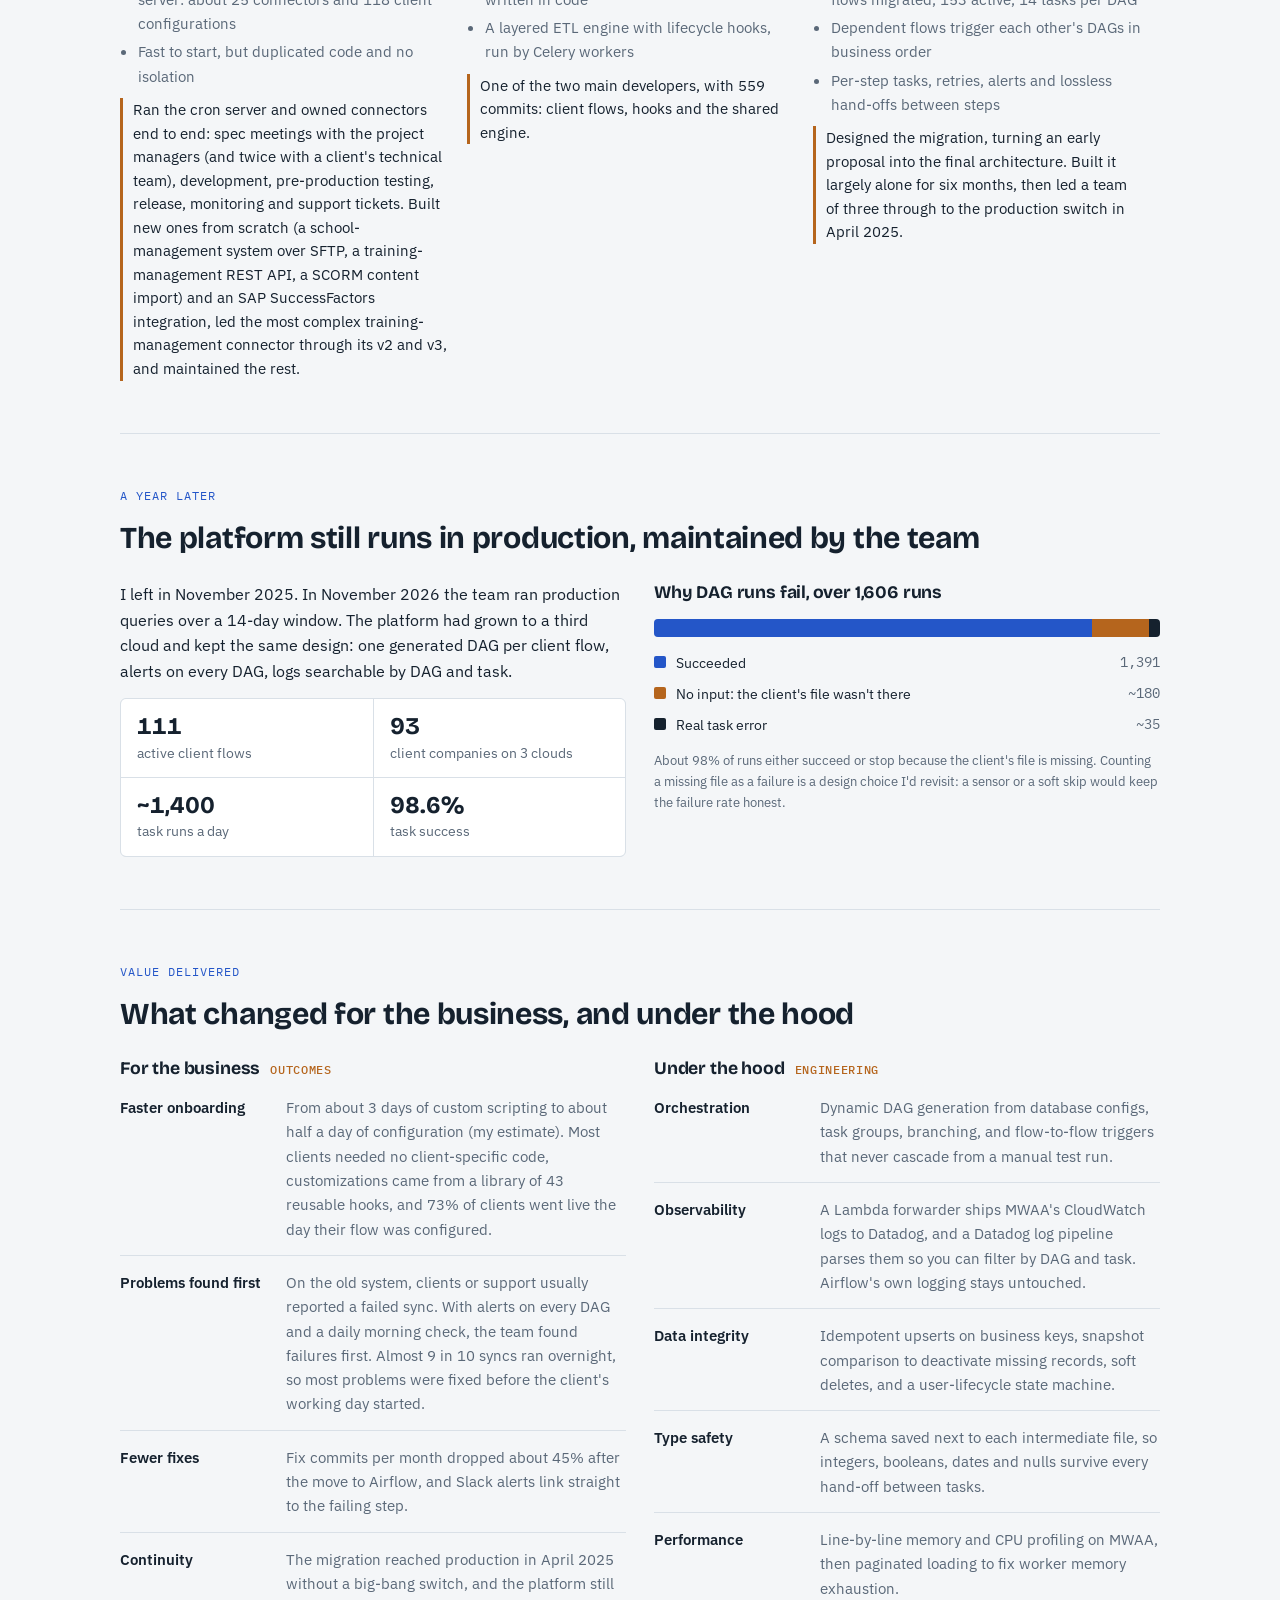
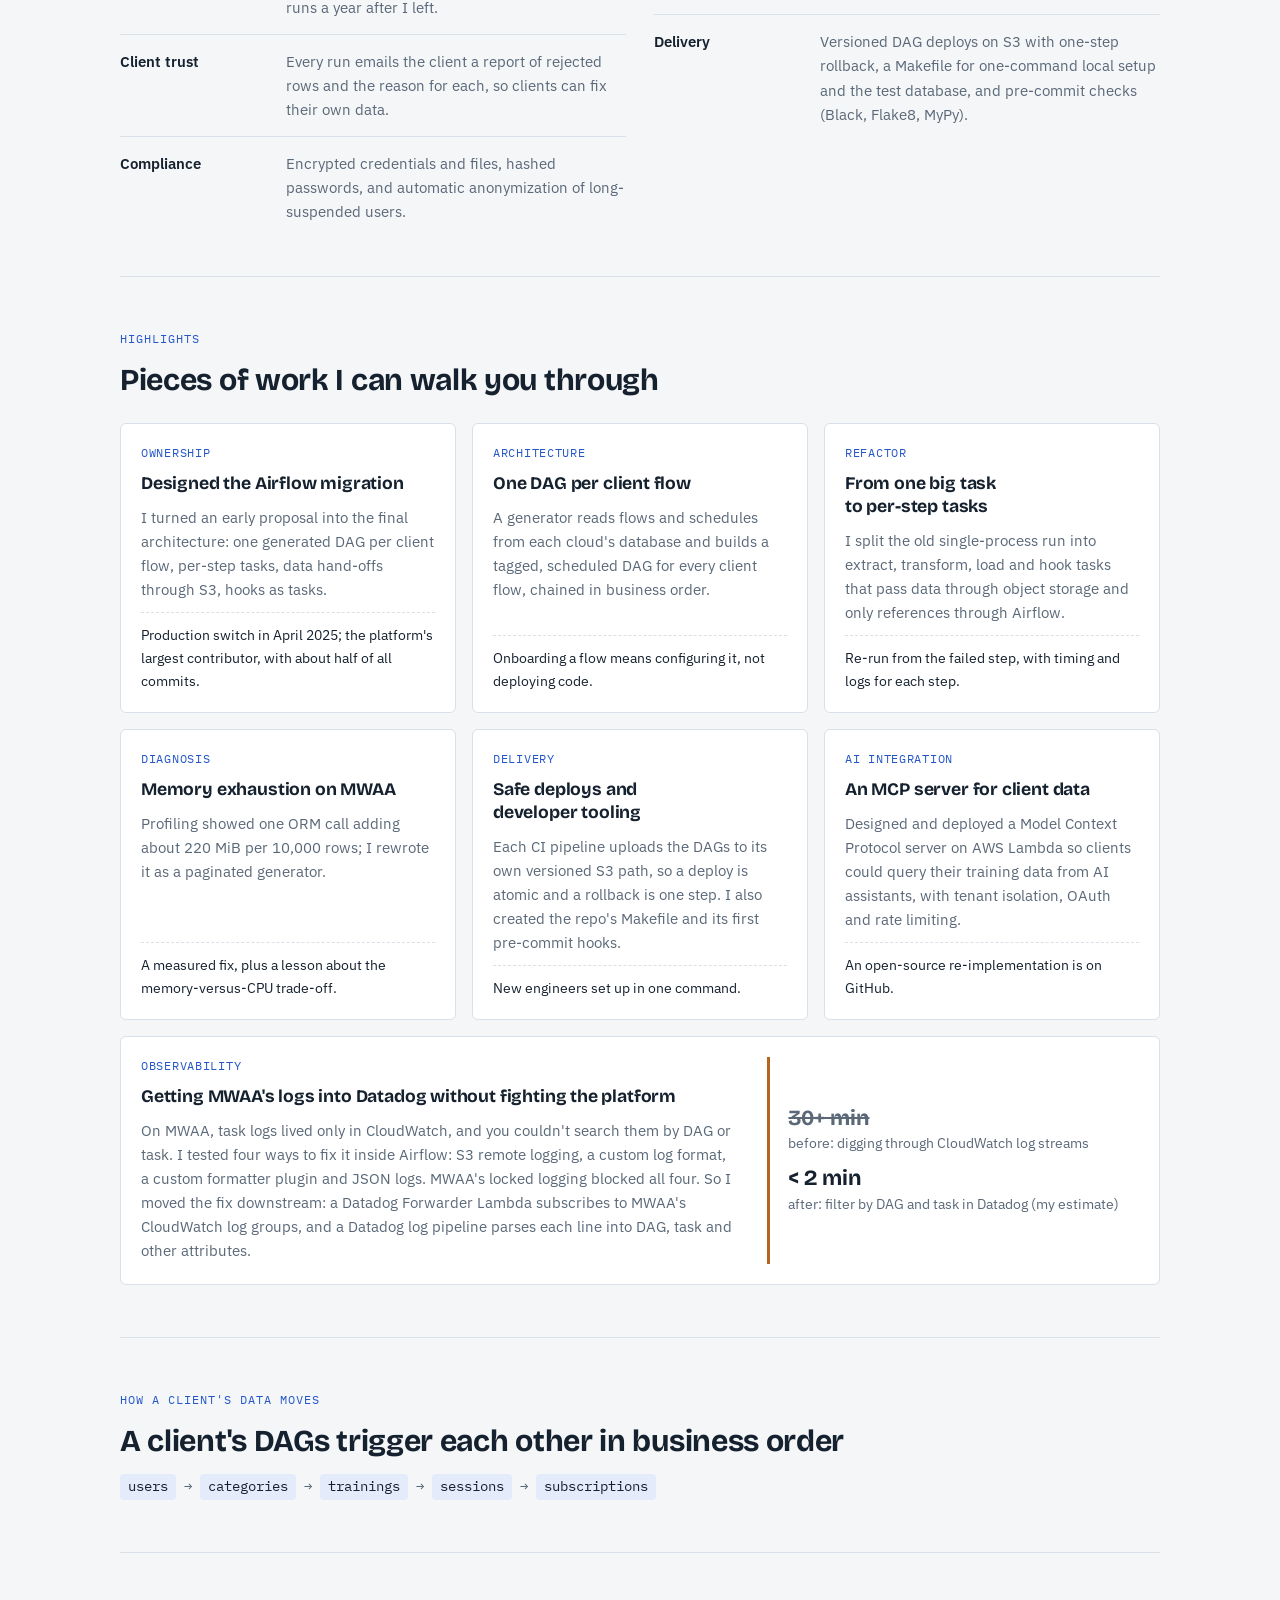
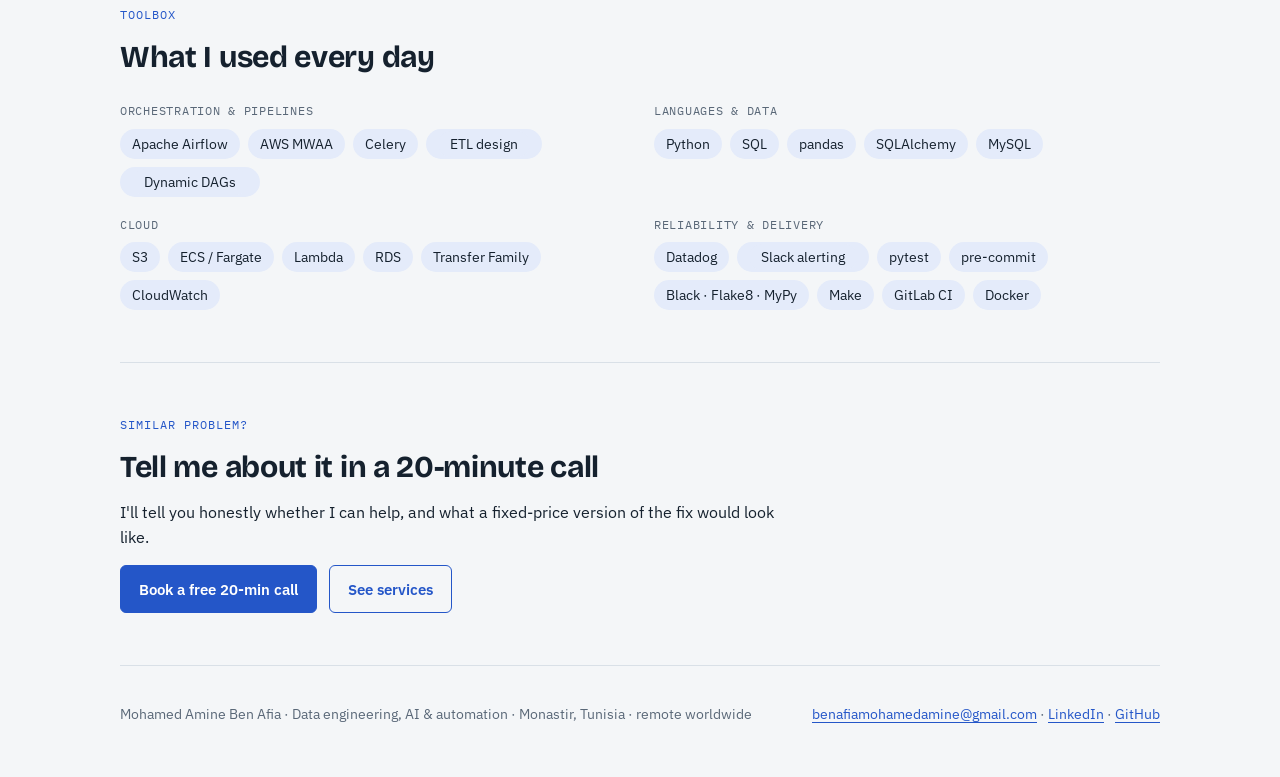
==== commit 7507c4cb: "Riseup facts: 219 flows, design ownership, 2022-2025 dates, connectors, spec-meeting wording" ====
--- a/site/work/integration-platform.html
+++ b/site/work/integration-platform.html
@@ -6,9 +6,14 @@
 <title>Integration Platform · Case Study</title>
 <meta name="title-en" content="Integration Platform · Case Study">
 <meta name="title-fr" content="Plateforme d'intégration · Étude de cas">
-<meta name="description" content="Four years building a multi-tenant integration platform for a European EdTech product, ending with ~220 client flows on Apache Airflow (AWS MWAA).">
+<meta name="description" content="Four years building a multi-tenant integration platform for a European EdTech product, ending with 219 client flows on Apache Airflow (AWS MWAA).">
 <meta property="og:title" content="Integration Platform · Case Study">
-<meta property="og:description" content="Four years building a multi-tenant integration platform for a European EdTech product, ending with ~220 client flows on Apache Airflow (AWS MWAA).">
+<meta property="og:description" content="Four years building a multi-tenant integration platform for a European EdTech product, ending with 219 client flows on Apache Airflow (AWS MWAA).">
+<meta property="og:type" content="website">
+<meta property="og:image" content="https://mabenafia.vercel.app/assets/og.png">
+<meta property="og:image:width" content="1200">
+<meta property="og:image:height" content="627">
+<meta name="twitter:card" content="summary_large_image">
 <meta name="theme-color" content="#f4f6f8">
 <link rel="icon" href="../assets/favicon.svg" type="image/svg+xml">
 <link rel="preconnect" href="https://fonts.googleapis.com">
@@ -31,15 +36,15 @@
 <div class="wrap">
 <header class="page">
   <a class="back" href="../#work"><span data-l="en">← All work</span><span data-l="fr">← Toutes les réalisations</span></a>
-  <div class="client"><span><span data-l="en">European EdTech platform</span><span data-l="fr">Plateforme EdTech européenne</span></span><span>2021 – 2025</span><span><span data-l="en">Employee, then migration lead</span><span data-l="fr">Salarié, puis responsable de la migration</span></span></div>
+  <div class="client"><span><span data-l="en">European EdTech platform</span><span data-l="fr">Plateforme EdTech européenne</span></span><span>2022 – 2025</span><span><span data-l="en">Employee, then migration lead</span><span data-l="fr">Salarié, puis responsable de la migration</span></span></div>
   <h1><span data-l="en">Four years building the integration platform that keeps client data flowing into an EdTech product</span><span data-l="fr">Quatre ans à construire la plateforme d'intégration qui alimente un produit EdTech avec les données de ses clients</span></h1>
-  <p class="lede"><span data-l="en">At a European learning platform, every client's HR and training systems had to stay in sync with the product. I worked on that problem through three generations of the platform: from per-client scripts, to a configuration-driven engine, to a multi-tenant Airflow platform on AWS that I took over and brought to production. A year after I left, it still runs every night.</span><span data-l="fr">Dans une plateforme e-learning européenne, les systèmes RH et formation de chaque client devaient rester synchronisés avec le produit. J'ai travaillé sur ce problème à travers trois générations de la plateforme : des scripts par client, puis un moteur piloté par configuration, puis une plateforme Airflow multi-clients sur AWS, que j'ai reprise et menée jusqu'à la production. Un an après mon départ, elle tourne toujours chaque nuit.</span></p>
-  <div class="figures" role="list"><div class="fig" role="listitem"><b>~220</b><span><span data-l="en">client data flows migrated from Celery to Airflow on AWS MWAA, 153 of them active when I left</span><span data-l="fr">flux de données clients migrés de Celery vers Airflow sur AWS MWAA, dont 153 actifs à mon départ</span></span></div><div class="fig" role="listitem"><b>3 d <small>→</small> ½ d</b><span><span data-l="en">typical work to onboard a new client: custom scripting became configuration</span><span data-l="fr">de travail pour intégrer un nouveau client : le développement sur mesure est devenu de la configuration</span></span><em><span data-l="en">My estimate</span><span data-l="fr">Mon estimation</span></em></div><div class="fig" role="listitem"><b>30+ <small>→</small> &lt;2 <small>min</small></b><span><span data-l="en">to find and read a failed task's log, after I brought MWAA logs into Datadog</span><span data-l="fr">pour trouver et lire le log d'une tâche en échec, après l'intégration des logs MWAA dans Datadog</span></span><em><span data-l="en">My estimate</span><span data-l="fr">Mon estimation</span></em></div><div class="fig" role="listitem"><b>~45%</b><span><span data-l="en">fewer fix commits per month after the cut-over to Airflow</span><span data-l="fr">de commits de correction en moins par mois après le passage à Airflow</span></span></div><div class="fig" role="listitem"><b>100%</b><span><span data-l="en">of DAGs alert on failure, so the team usually knew about a problem before the client did</span><span data-l="fr">des DAG alertent en cas d'échec : l'équipe était généralement au courant avant le client</span></span></div><div class="fig" role="listitem"><b>98.6%</b><span><span data-l="en">task success a year later, across ~1,400 task runs a day for 93 client companies</span><span data-l="fr">de tâches réussies un an plus tard, sur ~1 400 exécutions par jour pour 93 entreprises clientes</span></span></div></div><p class="note"><span data-l="en">Flow, schedule and commit figures come from the codebase, its git history and production exports. “Fix commits” compares six months before and five months after the cut-over; a fix commit is a proxy, not an incident count. The onboarding and debugging times are my own estimates. The 98.6% figure is from a 14-day production window in November 2026, a year after I left: it describes the platform as the team runs it today.</span><span data-l="fr">Les chiffres de flux, de planification et de commits viennent du code, de son historique git et d'exports de production. Les « commits de correction » comparent six mois avant et cinq mois après la bascule ; c'est un indicateur, pas un nombre d'incidents. Les durées d'intégration et de débogage sont mes estimations. Le chiffre de 98,6 % provient d'une fenêtre de production de 14 jours en novembre 2026, un an après mon départ : il décrit la plateforme telle que l'équipe l'exploite aujourd'hui.</span></p>
-</header><section aria-labelledby="problem"><span class="eyebrow"><span data-l="en">The business problem</span><span data-l="fr">Le problème</span></span><h2 id="problem"><span data-l="en">Every client sends its data differently, and the product has to stay correct anyway</span><span data-l="fr">Chaque client envoie ses données à sa façon, et le produit doit rester juste malgré tout</span></h2><p><span data-l="en">Each client company had its own HR or training system: SFTP drops of encrypted CSV files, REST APIs, or enterprise HR suites. Users, groups, courses, sessions and enrollments had to arrive in the product on schedule, with each client's own rules for who is active, what can be overwritten, and what happens to people who leave. A wrong sync means employees who can't log in, missing training records, or compliance gaps.</span><span data-l="fr">Chaque entreprise cliente avait son propre système RH ou formation : dépôts SFTP de fichiers CSV chiffrés, API REST ou suites RH d'entreprise. Utilisateurs, groupes, formations, sessions et inscriptions devaient arriver dans le produit à l'heure, avec les règles propres à chaque client : qui est actif, ce qui peut être écrasé, ce qui arrive aux personnes qui partent. Une synchronisation ratée, ce sont des salariés qui ne peuvent pas se connecter, des historiques de formation manquants ou des écarts de conformité.</span></p></section><section aria-labelledby="journey"><span class="eyebrow"><span data-l="en">What I built</span><span data-l="fr">Ce que j'ai construit</span></span><h2 id="journey"><span data-l="en">Three generations of the platform, and my part in each</span><span data-l="fr">Trois générations de la plateforme, et mon rôle dans chacune</span></h2><div class="track"><div class="stage "><div class="rail"><span class="dot" aria-hidden="true"></span><span class="bar" aria-hidden="true"></span></div><span class="when"><span data-l="en">2021 – 2025 · legacy</span><span data-l="fr">2021 – 2025 · historique</span></span><h3><span data-l="en">Per-client connectors</span><span data-l="fr">Connecteurs par client</span></h3><ul><li><span data-l="en">One script per client, run by cron on a single server: about 25 connectors and 118 client configurations</span><span data-l="fr">Un script par client, lancé par cron sur un seul serveur : environ 25 connecteurs et 118 configurations clients</span></li><li><span data-l="en">Fast to start, but duplicated code and no isolation</span><span data-l="fr">Rapide à démarrer, mais du code dupliqué et aucune isolation</span></li></ul><p class="role"><span data-l="en">Ran the cron server and owned connectors end to end: client spec meetings, development, pre-production testing, release, monitoring and support tickets. Built new ones, including an SAP SuccessFactors integration, and maintained the rest.</span><span data-l="fr">J'exploitais le serveur cron et je gérais les connecteurs de bout en bout : réunions de spécification client, développement, tests en préproduction, mise en production, supervision et tickets de support. J'en ai créé de nouveaux, dont une intégration SAP SuccessFactors, et maintenu les autres.</span></p></div><div class="stage "><div class="rail"><span class="dot" aria-hidden="true"></span><span class="bar" aria-hidden="true"></span></div><span class="when">2022 – 2025 · Celery on AWS ECS</span><h3><span data-l="en">A configuration-driven engine</span><span data-l="fr">Un moteur piloté par configuration</span></h3><ul><li><span data-l="en">Flows defined in a back office instead of written in code</span><span data-l="fr">Des flux définis dans un back-office au lieu d'être codés</span></li><li><span data-l="en">A layered ETL engine with lifecycle hooks, run by Celery workers</span><span data-l="fr">Un moteur ETL en couches avec des hooks de cycle de vie, exécuté par des workers Celery</span></li></ul><p class="role"><span data-l="en">One of the two main developers, with 559 commits: client flows, hooks and the shared engine.</span><span data-l="fr">L'un des deux principaux développeurs, avec 559 commits : flux clients, hooks et moteur commun.</span></p></div><div class="stage now"><div class="rail"><span class="dot" aria-hidden="true"></span><span class="bar" aria-hidden="true"></span></div><span class="when">2024 – 2025 · Airflow · AWS MWAA</span><h3><span data-l="en">A multi-tenant orchestration platform</span><span data-l="fr">Une plateforme d'orchestration multi-clients</span></h3><ul><li><span data-l="en">One DAG generated per client flow: ~220 flows migrated, 153 active, 14 tasks per DAG</span><span data-l="fr">Un DAG généré par flux client : ~220 flux migrés, 153 actifs, 14 tâches par DAG</span></li><li><span data-l="en">Dependent flows trigger each other's DAGs in business order</span><span data-l="fr">Les flux dépendants se déclenchent dans l'ordre métier</span></li><li><span data-l="en">Per-step tasks, retries, alerts and lossless hand-offs between steps</span><span data-l="fr">Des tâches par étape, des relances, des alertes et des passages de relais sans perte entre étapes</span></li></ul><p class="role"><span data-l="en">Took the migration over when its architect left. Built it largely alone for six months, then led a team of three through to the production switch in April 2025.</span><span data-l="fr">J'ai repris la migration au départ de son architecte. Je l'ai construite en grande partie seul pendant six mois, puis j'ai mené une équipe de trois personnes jusqu'à la mise en production en avril 2025.</span></p></div></div></section><section aria-labelledby="later"><span class="eyebrow"><span data-l="en">A year later</span><span data-l="fr">Un an plus tard</span></span><h2 id="later"><span data-l="en">The platform still runs in production, maintained by the team</span><span data-l="fr">La plateforme tourne toujours en production, maintenue par l'équipe</span></h2><div class="cols"><div class="col"><p><span data-l="en">I left in November 2025. In November 2026 the team ran production queries over a 14-day window. The platform had grown to a third cloud and kept the same design: one generated DAG per client flow, alerts on every DAG, logs searchable by DAG and task.</span><span data-l="fr">Je suis parti en novembre 2025. En novembre 2026, l'équipe a interrogé la production sur une fenêtre de 14 jours. La plateforme s'est étendue à un troisième cloud et garde la même conception : un DAG généré par flux client, des alertes sur chaque DAG, des logs consultables par DAG et par tâche.</span></p><div class="kv"><div><b>111</b><span><span data-l="en">active client flows</span><span data-l="fr">flux clients actifs</span></span></div><div><b>93</b><span><span data-l="en">client companies on 3 clouds</span><span data-l="fr">entreprises clientes sur 3 clouds</span></span></div><div><b>~1,400</b><span><span data-l="en">task runs a day</span><span data-l="fr">exécutions de tâches par jour</span></span></div><div><b>98.6%</b><span><span data-l="en">task success</span><span data-l="fr">de tâches réussies</span></span></div></div></div><div class="col"><h3><span data-l="en">Why DAG runs fail, over 1,606 runs</span><span data-l="fr">Pourquoi les exécutions échouent, sur 1 606 exécutions</span></h3><div class="runbar" role="img" aria-label="1,391 / ~180 / ~35"><i style="width:86.6%;background:var(--accent)"></i><i style="width:11.2%;background:var(--signal)"></i><i style="width:2.2%;background:var(--ink)"></i></div><ul class="legend"><li><span class="sw" style="background:var(--accent)"></span><span><span data-l="en">Succeeded</span><span data-l="fr">Réussies</span></span><span class="n">1,391</span></li><li><span class="sw" style="background:var(--signal)"></span><span><span data-l="en">No input: the client's file wasn't there</span><span data-l="fr">Pas de données : le fichier du client était absent</span></span><span class="n">~180</span></li><li><span class="sw" style="background:var(--ink)"></span><span><span data-l="en">Real task error</span><span data-l="fr">Vraie erreur de tâche</span></span><span class="n">~35</span></li></ul><p class="note"><span data-l="en">About 98% of runs either succeed or stop because the client's file is missing. Counting a missing file as a failure is a design choice I'd revisit: a sensor or a soft skip would keep the failure rate honest.</span><span data-l="fr">Environ 98 % des exécutions réussissent ou s'arrêtent faute de fichier client. Compter un fichier absent comme un échec est un choix que je revisiterais : un sensor ou un saut « doux » rendrait le taux d'échec plus juste.</span></p></div></div></section><section aria-labelledby="value"><span class="eyebrow"><span data-l="en">Value delivered</span><span data-l="fr">Valeur apportée</span></span><h2 id="value"><span data-l="en">What changed for the business, and under the hood</span><span data-l="fr">Ce qui a changé pour l'entreprise, et sous le capot</span></h2><div class="cols"><div class="col"><h3><span data-l="en">For the business</span><span data-l="fr">Pour l'entreprise</span> <span class="tag"><span data-l="en">outcomes</span><span data-l="fr">résultats</span></span></h3><ul class="vlist"><li><span class="k"><span data-l="en">Faster onboarding</span><span data-l="fr">Intégration plus rapide</span></span><span class="v"><span data-l="en">From about 3 days of custom scripting to about half a day of configuration (my estimate). Most clients needed no client-specific code, customizations came from a library of 43 reusable hooks, and 73% of clients went live the day their flow was configured.</span><span data-l="fr">D'environ 3 jours de développement sur mesure à environ une demi-journée de configuration (mon estimation). La plupart des clients n'ont nécessité aucun code spécifique, les personnalisations venaient d'une bibliothèque de 43 hooks réutilisables, et 73 % des clients ont démarré le jour même de la configuration de leur flux.</span></span></li><li><span class="k"><span data-l="en">Problems found first</span><span data-l="fr">Problèmes détectés en premier</span></span><span class="v"><span data-l="en">On the old system, clients or support usually reported a failed sync. With alerts on every DAG and a daily morning check, the team found failures first. Almost 9 in 10 syncs ran overnight, so most problems were fixed before the client's working day started.</span><span data-l="fr">Sur l'ancien système, c'étaient en général les clients ou le support qui signalaient une synchronisation ratée. Avec des alertes sur chaque DAG et un contrôle chaque matin, l'équipe détectait les échecs en premier. Près de 9 synchronisations sur 10 tournaient la nuit : la plupart des problèmes étaient réglés avant le début de la journée du client.</span></span></li><li><span class="k"><span data-l="en">Fewer fixes</span><span data-l="fr">Moins de corrections</span></span><span class="v"><span data-l="en">Fix commits per month dropped about 45% after the move to Airflow, and Slack alerts link straight to the failing step.</span><span data-l="fr">Les commits de correction ont baissé d'environ 45 % par mois après le passage à Airflow, et les alertes Slack pointent directement vers l'étape en échec.</span></span></li><li><span class="k"><span data-l="en">Continuity</span><span data-l="fr">Continuité</span></span><span class="v"><span data-l="en">The migration kept moving after its architect left the company, reached production in April 2025, and still runs a year after I left.</span><span data-l="fr">La migration a continué après le départ de son architecte, est passée en production en avril 2025, et tourne toujours un an après mon départ.</span></span></li><li><span class="k"><span data-l="en">Client trust</span><span data-l="fr">Confiance client</span></span><span class="v"><span data-l="en">Every run emails the client a report of rejected rows and the reason for each, so clients can fix their own data.</span><span data-l="fr">Chaque exécution envoie au client un rapport des lignes rejetées et de la raison de chaque rejet, pour qu'il corrige lui-même ses données.</span></span></li><li><span class="k"><span data-l="en">Compliance</span><span data-l="fr">Conformité</span></span><span class="v"><span data-l="en">Encrypted credentials and files, hashed passwords, and automatic anonymization of long-suspended users.</span><span data-l="fr">Identifiants et fichiers chiffrés, mots de passe hachés, et anonymisation automatique des utilisateurs suspendus depuis longtemps.</span></span></li></ul></div><div class="col"><h3><span data-l="en">Under the hood</span><span data-l="fr">Sous le capot</span> <span class="tag"><span data-l="en">engineering</span><span data-l="fr">technique</span></span></h3><ul class="vlist"><li><span class="k"><span data-l="en">Orchestration</span><span data-l="fr">Orchestration</span></span><span class="v"><span data-l="en">Dynamic DAG generation from database configs, task groups, branching, and flow-to-flow triggers that never cascade from a manual test run.</span><span data-l="fr">Génération dynamique de DAG à partir de configurations en base, groupes de tâches, branchements, et déclenchements entre flux qui ne se propagent jamais depuis un test manuel.</span></span></li><li><span class="k"><span data-l="en">Observability</span><span data-l="fr">Observabilité</span></span><span class="v"><span data-l="en">A Lambda forwarder ships MWAA's CloudWatch logs to Datadog, and a Datadog log pipeline parses them so you can filter by DAG and task. Airflow's own logging stays untouched.</span><span data-l="fr">Une Lambda transfère les logs CloudWatch de MWAA vers Datadog, où un pipeline de logs les analyse pour filtrer par DAG et par tâche. La journalisation d'Airflow reste intacte.</span></span></li><li><span class="k"><span data-l="en">Data integrity</span><span data-l="fr">Intégrité des données</span></span><span class="v"><span data-l="en">Idempotent upserts on business keys, snapshot comparison to deactivate missing records, soft deletes, and a user-lifecycle state machine.</span><span data-l="fr">Upserts idempotents sur clés métier, comparaison de snapshots pour désactiver les enregistrements disparus, suppressions logiques, et machine à états pour le cycle de vie des utilisateurs.</span></span></li><li><span class="k"><span data-l="en">Type safety</span><span data-l="fr">Typage</span></span><span class="v"><span data-l="en">A schema saved next to each intermediate file, so integers, booleans, dates and nulls survive every hand-off between tasks.</span><span data-l="fr">Un schéma enregistré à côté de chaque fichier intermédiaire, pour que entiers, booléens, dates et valeurs nulles survivent à chaque passage entre tâches.</span></span></li><li><span class="k"><span data-l="en">Performance</span><span data-l="fr">Performance</span></span><span class="v"><span data-l="en">Line-by-line memory and CPU profiling on MWAA, then paginated loading to fix worker memory exhaustion.</span><span data-l="fr">Profilage mémoire et CPU ligne par ligne sur MWAA, puis chargement paginé pour corriger l'épuisement mémoire des workers.</span></span></li><li><span class="k"><span data-l="en">Delivery</span><span data-l="fr">Livraison</span></span><span class="v"><span data-l="en">Versioned DAG deploys on S3 with one-step rollback, a Makefile for one-command local setup and the test database, and pre-commit checks (Black, Flake8, MyPy).</span><span data-l="fr">Déploiements de DAG versionnés sur S3 avec retour arrière en une étape, un Makefile pour installer l'environnement local et la base de test en une commande, et des contrôles pre-commit (Black, Flake8, MyPy).</span></span></li></ul></div></div></section><section aria-labelledby="highlights"><span class="eyebrow"><span data-l="en">Highlights</span><span data-l="fr">Points forts</span></span><h2 id="highlights"><span data-l="en">Pieces of work I can walk you through</span><span data-l="fr">Des réalisations que je peux vous détailler</span></h2><div class="grid"><article class="card"><span class="k"><span data-l="en">Ownership</span><span data-l="fr">Prise en main</span></span><h3><span data-l="en">Took over the Airflow migration</span><span data-l="fr">Reprise de la migration Airflow</span></h3><p><span data-l="en">When the colleague who proposed the move to Airflow left, I turned his proposal into a working platform and designed its core logic.</span><span data-l="fr">Quand le collègue à l'origine du passage à Airflow est parti, j'ai transformé sa proposition en plateforme opérationnelle et conçu sa logique centrale.</span></p><p class="out"><span data-l="en">Production switch in April 2025; the platform's largest contributor, with about half of all commits.</span><span data-l="fr">Mise en production en avril 2025 ; principal contributeur de la plateforme, avec environ la moitié des commits.</span></p></article><article class="card"><span class="k"><span data-l="en">Architecture</span><span data-l="fr">Architecture</span></span><h3><span data-l="en">One DAG per client flow</span><span data-l="fr">Un DAG par flux client</span></h3><p><span data-l="en">A generator reads flows and schedules from each cloud's database and builds a tagged, scheduled DAG for every client flow, chained in business order.</span><span data-l="fr">Un générateur lit les flux et plannings dans la base de chaque cloud et construit un DAG planifié et étiqueté pour chaque flux client, enchaîné dans l'ordre métier.</span></p><p class="out"><span data-l="en">Onboarding a flow means configuring it, not deploying code.</span><span data-l="fr">Intégrer un flux, c'est le configurer, pas déployer du code.</span></p></article><article class="card"><span class="k"><span data-l="en">Refactor</span><span data-l="fr">Refonte</span></span><h3><span data-l="en">From one big task to per-step tasks</span><span data-l="fr">D'une grosse tâche à des tâches par étape</span></h3><p><span data-l="en">I split the old single-process run into extract, transform, load and hook tasks that pass data through object storage and only references through Airflow.</span><span data-l="fr">J'ai découpé l'ancienne exécution monolithique en tâches d'extraction, de transformation, de chargement et de hooks qui font transiter les données par le stockage objet et seulement des références par Airflow.</span></p><p class="out"><span data-l="en">Re-run from the failed step, with timing and logs for each step.</span><span data-l="fr">Relance depuis l'étape en échec, avec durée et logs pour chaque étape.</span></p></article><article class="card"><span class="k"><span data-l="en">Diagnosis</span><span data-l="fr">Diagnostic</span></span><h3><span data-l="en">Memory exhaustion on MWAA</span><span data-l="fr">Épuisement mémoire sur MWAA</span></h3><p><span data-l="en">Profiling showed one ORM call adding about 220 MiB per 10,000 rows; I rewrote it as a paginated generator.</span><span data-l="fr">Le profilage a montré qu'un appel ORM ajoutait environ 220 Mio par tranche de 10 000 lignes ; je l'ai réécrit en générateur paginé.</span></p><p class="out"><span data-l="en">A measured fix, plus a lesson about the memory-versus-CPU trade-off.</span><span data-l="fr">Une correction mesurée, et une leçon sur l'arbitrage mémoire/CPU.</span></p></article><article class="card"><span class="k"><span data-l="en">Delivery</span><span data-l="fr">Livraison</span></span><h3><span data-l="en">Safe deploys and developer tooling</span><span data-l="fr">Déploiements sûrs et outillage</span></h3><p><span data-l="en">Each CI pipeline uploads the DAGs to its own versioned S3 path, so a deploy is atomic and a rollback is one step. I also created the repo's Makefile and its first pre-commit hooks.</span><span data-l="fr">Chaque pipeline CI publie les DAG dans un chemin S3 versionné : un déploiement est atomique et un retour arrière se fait en une étape. J'ai aussi créé le Makefile du dépôt et ses premiers hooks pre-commit.</span></p><p class="out"><span data-l="en">New engineers set up in one command.</span><span data-l="fr">Un nouvel ingénieur s'installe en une commande.</span></p></article><article class="card"><span class="k"><span data-l="en">AI integration</span><span data-l="fr">Intégration IA</span></span><h3><span data-l="en">An MCP server for client data</span><span data-l="fr">Un serveur MCP pour les données clients</span></h3><p><span data-l="en">Designed and deployed a Model Context Protocol server on AWS Lambda so clients could query their training data from AI assistants, with tenant isolation, OAuth and rate limiting.</span><span data-l="fr">Conception et déploiement d'un serveur Model Context Protocol sur AWS Lambda pour que les clients interrogent leurs données de formation depuis des assistants IA, avec isolation par client, OAuth et limitation de débit.</span></p><p class="out"><span data-l="en">An open-source re-implementation is on GitHub.</span><span data-l="fr">Une réimplémentation open source est sur GitHub.</span></p></article><article class="card wide"><div class="body"><span class="k"><span data-l="en">Observability</span><span data-l="fr">Observabilité</span></span><h3><span data-l="en">Getting MWAA's logs into Datadog without fighting the platform</span><span data-l="fr">Amener les logs MWAA dans Datadog sans lutter contre la plateforme</span></h3><p><span data-l="en">On MWAA, task logs lived only in CloudWatch, and you couldn't search them by DAG or task. I tested four ways to fix it inside Airflow: S3 remote logging, a custom log format, a custom formatter plugin and JSON logs. MWAA's locked logging blocked all four. So I moved the fix downstream: a Datadog Forwarder Lambda subscribes to MWAA's CloudWatch log groups, and a Datadog log pipeline parses each line into DAG, task and other attributes.</span><span data-l="fr">Sur MWAA, les logs des tâches n'existaient que dans CloudWatch, sans recherche possible par DAG ou par tâche. J'ai testé quatre solutions dans Airflow : journalisation distante S3, format de log personnalisé, plugin de formatage et logs JSON. La journalisation verrouillée de MWAA a bloqué les quatre. J'ai donc déplacé la solution en aval : une Lambda Datadog Forwarder s'abonne aux groupes de logs CloudWatch de MWAA, et un pipeline de logs Datadog découpe chaque ligne en DAG, tâche et autres attributs.</span></p></div><div class="ba"><div class="before"><b>30+ min</b><span><span data-l="en">before: digging through CloudWatch log streams</span><span data-l="fr">avant : fouiller les flux de logs CloudWatch</span></span></div><div><b>&lt; 2 min</b><span><span data-l="en">after: filter by DAG and task in Datadog (my estimate)</span><span data-l="fr">après : filtrer par DAG et par tâche dans Datadog (mon estimation)</span></span></div></div></article></div></section><section aria-labelledby="order"><span class="eyebrow"><span data-l="en">How a client's data moves</span><span data-l="fr">Comment circulent les données d'un client</span></span><h2 id="order"><span data-l="en">A client's DAGs trigger each other in business order</span><span data-l="fr">Les DAG d'un client se déclenchent dans l'ordre métier</span></h2><div class="chain"><span class="n">users</span><span class="a">→</span><span class="n">categories</span><span class="a">→</span><span class="n">trainings</span><span class="a">→</span><span class="n">sessions</span><span class="a">→</span><span class="n">subscriptions</span></div></section><section aria-labelledby="tools"><span class="eyebrow"><span data-l="en">Toolbox</span><span data-l="fr">Outils</span></span><h2 id="tools"><span data-l="en">What I used every day</span><span data-l="fr">Ce que j'utilisais au quotidien</span></h2><dl class="tools"><div><dt><span data-l="en">Orchestration &amp; pipelines</span><span data-l="fr">Orchestration &amp; pipelines</span></dt><dd class="chips"><span>Apache Airflow</span><span>AWS MWAA</span><span>Celery</span><span><span data-l="en">ETL design</span><span data-l="fr">Conception ETL</span></span><span><span data-l="en">Dynamic DAGs</span><span data-l="fr">DAG dynamiques</span></span></dd></div><div><dt><span data-l="en">Languages &amp; data</span><span data-l="fr">Langages &amp; données</span></dt><dd class="chips"><span>Python</span><span>SQL</span><span>pandas</span><span>SQLAlchemy</span><span>MySQL</span></dd></div><div><dt>Cloud</dt><dd class="chips"><span>S3</span><span>ECS / Fargate</span><span>Lambda</span><span>RDS</span><span>Transfer Family</span><span>CloudWatch</span></dd></div><div><dt><span data-l="en">Reliability &amp; delivery</span><span data-l="fr">Fiabilité &amp; livraison</span></dt><dd class="chips"><span>Datadog</span><span><span data-l="en">Slack alerting</span><span data-l="fr">Alertes Slack</span></span><span>pytest</span><span>pre-commit</span><span>Black · Flake8 · MyPy</span><span>Make</span><span>GitLab CI</span><span>Docker</span></dd></div></dl></section><section aria-labelledby="next">
+  <p class="lede"><span data-l="en">At a European learning platform, every client's HR and training systems had to stay in sync with the product. I worked on that problem through three generations of the platform: from per-client scripts, to a configuration-driven engine, to a multi-tenant Airflow platform on AWS that I designed and brought to production. A year after I left, it still runs every night.</span><span data-l="fr">Dans une plateforme e-learning européenne, les systèmes RH et formation de chaque client devaient rester synchronisés avec le produit. J'ai travaillé sur ce problème à travers trois générations de la plateforme : des scripts par client, puis un moteur piloté par configuration, puis une plateforme Airflow multi-clients sur AWS, que j'ai conçue et menée jusqu'à la production. Un an après mon départ, elle tourne toujours chaque nuit.</span></p>
+  <div class="figures" role="list"><div class="fig" role="listitem"><b>219</b><span><span data-l="en">client data flows migrated from Celery to Airflow on AWS MWAA, 153 of them active when I left</span><span data-l="fr">flux de données clients migrés de Celery vers Airflow sur AWS MWAA, dont 153 actifs à mon départ</span></span></div><div class="fig" role="listitem"><b>3 d <small>→</small> ½ d</b><span><span data-l="en">typical work to onboard a new client: custom scripting became configuration</span><span data-l="fr">de travail pour intégrer un nouveau client : le développement sur mesure est devenu de la configuration</span></span><em><span data-l="en">My estimate</span><span data-l="fr">Mon estimation</span></em></div><div class="fig" role="listitem"><b>30+ <small>→</small> &lt;2 <small>min</small></b><span><span data-l="en">to find and read a failed task's log, after I brought MWAA logs into Datadog</span><span data-l="fr">pour trouver et lire le log d'une tâche en échec, après l'intégration des logs MWAA dans Datadog</span></span><em><span data-l="en">My estimate</span><span data-l="fr">Mon estimation</span></em></div><div class="fig" role="listitem"><b>~45%</b><span><span data-l="en">fewer fix commits per month after the cut-over to Airflow</span><span data-l="fr">de commits de correction en moins par mois après le passage à Airflow</span></span></div><div class="fig" role="listitem"><b>100%</b><span><span data-l="en">of DAGs alert on failure, so the team usually knew about a problem before the client did</span><span data-l="fr">des DAG alertent en cas d'échec : l'équipe était généralement au courant avant le client</span></span></div><div class="fig" role="listitem"><b>98.6%</b><span><span data-l="en">task success a year later, across ~1,400 task runs a day for 93 client companies</span><span data-l="fr">de tâches réussies un an plus tard, sur ~1 400 exécutions par jour pour 93 entreprises clientes</span></span></div></div><p class="note"><span data-l="en">Flow, schedule and commit figures come from the codebase, its git history and production exports. “Fix commits” compares six months before and five months after the cut-over; a fix commit is a proxy, not an incident count. The onboarding and debugging times are my own estimates. The 98.6% figure is from a 14-day production window in November 2026, a year after I left: it describes the platform as the team runs it today.</span><span data-l="fr">Les chiffres de flux, de planification et de commits viennent du code, de son historique git et d'exports de production. Les « commits de correction » comparent six mois avant et cinq mois après la bascule ; c'est un indicateur, pas un nombre d'incidents. Les durées d'intégration et de débogage sont mes estimations. Le chiffre de 98,6 % provient d'une fenêtre de production de 14 jours en novembre 2026, un an après mon départ : il décrit la plateforme telle que l'équipe l'exploite aujourd'hui.</span></p>
+</header><section aria-labelledby="problem"><span class="eyebrow"><span data-l="en">The business problem</span><span data-l="fr">Le problème</span></span><h2 id="problem"><span data-l="en">Every client sends its data differently, and the product has to stay correct anyway</span><span data-l="fr">Chaque client envoie ses données à sa façon, et le produit doit rester juste malgré tout</span></h2><p><span data-l="en">Each client company had its own HR or training system: SFTP drops of encrypted CSV files, REST APIs, or enterprise HR suites. Users, groups, courses, sessions and enrollments had to arrive in the product on schedule, with each client's own rules for who is active, what can be overwritten, and what happens to people who leave. A wrong sync means employees who can't log in, missing training records, or compliance gaps.</span><span data-l="fr">Chaque entreprise cliente avait son propre système RH ou formation : dépôts SFTP de fichiers CSV chiffrés, API REST ou suites RH d'entreprise. Utilisateurs, groupes, formations, sessions et inscriptions devaient arriver dans le produit à l'heure, avec les règles propres à chaque client : qui est actif, ce qui peut être écrasé, ce qui arrive aux personnes qui partent. Une synchronisation ratée, ce sont des salariés qui ne peuvent pas se connecter, des historiques de formation manquants ou des écarts de conformité.</span></p></section><section aria-labelledby="journey"><span class="eyebrow"><span data-l="en">What I built</span><span data-l="fr">Ce que j'ai construit</span></span><h2 id="journey"><span data-l="en">Three generations of the platform, and my part in each</span><span data-l="fr">Trois générations de la plateforme, et mon rôle dans chacune</span></h2><div class="track"><div class="stage "><div class="rail"><span class="dot" aria-hidden="true"></span><span class="bar" aria-hidden="true"></span></div><span class="when"><span data-l="en">2022 – 2025 · legacy</span><span data-l="fr">2022 – 2025 · historique</span></span><h3><span data-l="en">Per-client connectors</span><span data-l="fr">Connecteurs par client</span></h3><ul><li><span data-l="en">One script per client, run by cron on a single server: about 25 connectors and 118 client configurations</span><span data-l="fr">Un script par client, lancé par cron sur un seul serveur : environ 25 connecteurs et 118 configurations clients</span></li><li><span data-l="en">Fast to start, but duplicated code and no isolation</span><span data-l="fr">Rapide à démarrer, mais du code dupliqué et aucune isolation</span></li></ul><p class="role"><span data-l="en">Ran the cron server and owned connectors end to end: spec meetings with the project managers (and twice with a client's technical team), development, pre-production testing, release, monitoring and support tickets. Built new ones from scratch (a school-management system over SFTP, a training-management REST API, a SCORM content import) and an SAP SuccessFactors integration, led the most complex training-management connector through its v2 and v3, and maintained the rest.</span><span data-l="fr">J'exploitais le serveur cron et je gérais les connecteurs de bout en bout : réunions de spécification avec les chefs de projet (et deux fois avec l'équipe technique d'un client), développement, tests en préproduction, mise en production, supervision et tickets de support. J'en ai créé de nouveaux de zéro (un système de gestion d'école via SFTP, une API REST de gestion de formation, un import de contenus SCORM) ainsi qu'une intégration SAP SuccessFactors, j'ai mené le connecteur de gestion de formation le plus complexe jusqu'à ses v2 et v3, et maintenu les autres.</span></p></div><div class="stage "><div class="rail"><span class="dot" aria-hidden="true"></span><span class="bar" aria-hidden="true"></span></div><span class="when">2022 – 2025 · Celery on AWS ECS</span><h3><span data-l="en">A configuration-driven engine</span><span data-l="fr">Un moteur piloté par configuration</span></h3><ul><li><span data-l="en">Flows defined in a back office instead of written in code</span><span data-l="fr">Des flux définis dans un back-office au lieu d'être codés</span></li><li><span data-l="en">A layered ETL engine with lifecycle hooks, run by Celery workers</span><span data-l="fr">Un moteur ETL en couches avec des hooks de cycle de vie, exécuté par des workers Celery</span></li></ul><p class="role"><span data-l="en">One of the two main developers, with 559 commits: client flows, hooks and the shared engine.</span><span data-l="fr">L'un des deux principaux développeurs, avec 559 commits : flux clients, hooks et moteur commun.</span></p></div><div class="stage now"><div class="rail"><span class="dot" aria-hidden="true"></span><span class="bar" aria-hidden="true"></span></div><span class="when">2024 – 2025 · Airflow · AWS MWAA</span><h3><span data-l="en">A multi-tenant orchestration platform</span><span data-l="fr">Une plateforme d'orchestration multi-clients</span></h3><ul><li><span data-l="en">One DAG generated per client flow: 219 flows migrated, 153 active, 14 tasks per DAG</span><span data-l="fr">Un DAG généré par flux client : 219 flux migrés, 153 actifs, 14 tâches par DAG</span></li><li><span data-l="en">Dependent flows trigger each other's DAGs in business order</span><span data-l="fr">Les flux dépendants se déclenchent dans l'ordre métier</span></li><li><span data-l="en">Per-step tasks, retries, alerts and lossless hand-offs between steps</span><span data-l="fr">Des tâches par étape, des relances, des alertes et des passages de relais sans perte entre étapes</span></li></ul><p class="role"><span data-l="en">Designed the migration, turning an early proposal into the final architecture. Built it largely alone for six months, then led a team of three through to the production switch in April 2025.</span><span data-l="fr">J'ai conçu la migration, en transformant une première proposition en architecture finale. Je l'ai construite en grande partie seul pendant six mois, puis j'ai mené une équipe de trois personnes jusqu'à la mise en production en avril 2025.</span></p></div></div></section><section aria-labelledby="later"><span class="eyebrow"><span data-l="en">A year later</span><span data-l="fr">Un an plus tard</span></span><h2 id="later"><span data-l="en">The platform still runs in production, maintained by the team</span><span data-l="fr">La plateforme tourne toujours en production, maintenue par l'équipe</span></h2><div class="cols"><div class="col"><p><span data-l="en">I left in November 2025. In November 2026 the team ran production queries over a 14-day window. The platform had grown to a third cloud and kept the same design: one generated DAG per client flow, alerts on every DAG, logs searchable by DAG and task.</span><span data-l="fr">Je suis parti en novembre 2025. En novembre 2026, l'équipe a interrogé la production sur une fenêtre de 14 jours. La plateforme s'est étendue à un troisième cloud et garde la même conception : un DAG généré par flux client, des alertes sur chaque DAG, des logs consultables par DAG et par tâche.</span></p><div class="kv"><div><b>111</b><span><span data-l="en">active client flows</span><span data-l="fr">flux clients actifs</span></span></div><div><b>93</b><span><span data-l="en">client companies on 3 clouds</span><span data-l="fr">entreprises clientes sur 3 clouds</span></span></div><div><b>~1,400</b><span><span data-l="en">task runs a day</span><span data-l="fr">exécutions de tâches par jour</span></span></div><div><b>98.6%</b><span><span data-l="en">task success</span><span data-l="fr">de tâches réussies</span></span></div></div></div><div class="col"><h3><span data-l="en">Why DAG runs fail, over 1,606 runs</span><span data-l="fr">Pourquoi les exécutions échouent, sur 1 606 exécutions</span></h3><div class="runbar" role="img" aria-label="1,391 / ~180 / ~35"><i style="width:86.6%;background:var(--accent)"></i><i style="width:11.2%;background:var(--signal)"></i><i style="width:2.2%;background:var(--ink)"></i></div><ul class="legend"><li><span class="sw" style="background:var(--accent)"></span><span><span data-l="en">Succeeded</span><span data-l="fr">Réussies</span></span><span class="n">1,391</span></li><li><span class="sw" style="background:var(--signal)"></span><span><span data-l="en">No input: the client's file wasn't there</span><span data-l="fr">Pas de données : le fichier du client était absent</span></span><span class="n">~180</span></li><li><span class="sw" style="background:var(--ink)"></span><span><span data-l="en">Real task error</span><span data-l="fr">Vraie erreur de tâche</span></span><span class="n">~35</span></li></ul><p class="note"><span data-l="en">About 98% of runs either succeed or stop because the client's file is missing. Counting a missing file as a failure is a design choice I'd revisit: a sensor or a soft skip would keep the failure rate honest.</span><span data-l="fr">Environ 98 % des exécutions réussissent ou s'arrêtent faute de fichier client. Compter un fichier absent comme un échec est un choix que je revisiterais : un sensor ou un saut « doux » rendrait le taux d'échec plus juste.</span></p></div></div></section><section aria-labelledby="value"><span class="eyebrow"><span data-l="en">Value delivered</span><span data-l="fr">Valeur apportée</span></span><h2 id="value"><span data-l="en">What changed for the business, and under the hood</span><span data-l="fr">Ce qui a changé pour l'entreprise, et sous le capot</span></h2><div class="cols"><div class="col"><h3><span data-l="en">For the business</span><span data-l="fr">Pour l'entreprise</span> <span class="tag"><span data-l="en">outcomes</span><span data-l="fr">résultats</span></span></h3><ul class="vlist"><li><span class="k"><span data-l="en">Faster onboarding</span><span data-l="fr">Intégration plus rapide</span></span><span class="v"><span data-l="en">From about 3 days of custom scripting to about half a day of configuration (my estimate). Most clients needed no client-specific code, customizations came from a library of 43 reusable hooks, and 73% of clients went live the day their flow was configured.</span><span data-l="fr">D'environ 3 jours de développement sur mesure à environ une demi-journée de configuration (mon estimation). La plupart des clients n'ont nécessité aucun code spécifique, les personnalisations venaient d'une bibliothèque de 43 hooks réutilisables, et 73 % des clients ont démarré le jour même de la configuration de leur flux.</span></span></li><li><span class="k"><span data-l="en">Problems found first</span><span data-l="fr">Problèmes détectés en premier</span></span><span class="v"><span data-l="en">On the old system, clients or support usually reported a failed sync. With alerts on every DAG and a daily morning check, the team found failures first. Almost 9 in 10 syncs ran overnight, so most problems were fixed before the client's working day started.</span><span data-l="fr">Sur l'ancien système, c'étaient en général les clients ou le support qui signalaient une synchronisation ratée. Avec des alertes sur chaque DAG et un contrôle chaque matin, l'équipe détectait les échecs en premier. Près de 9 synchronisations sur 10 tournaient la nuit : la plupart des problèmes étaient réglés avant le début de la journée du client.</span></span></li><li><span class="k"><span data-l="en">Fewer fixes</span><span data-l="fr">Moins de corrections</span></span><span class="v"><span data-l="en">Fix commits per month dropped about 45% after the move to Airflow, and Slack alerts link straight to the failing step.</span><span data-l="fr">Les commits de correction ont baissé d'environ 45 % par mois après le passage à Airflow, et les alertes Slack pointent directement vers l'étape en échec.</span></span></li><li><span class="k"><span data-l="en">Continuity</span><span data-l="fr">Continuité</span></span><span class="v"><span data-l="en">The migration reached production in April 2025 without a big-bang switch, and the platform still runs a year after I left.</span><span data-l="fr">La migration est passée en production en avril 2025 sans bascule brutale, et la plateforme tourne toujours un an après mon départ.</span></span></li><li><span class="k"><span data-l="en">Client trust</span><span data-l="fr">Confiance client</span></span><span class="v"><span data-l="en">Every run emails the client a report of rejected rows and the reason for each, so clients can fix their own data.</span><span data-l="fr">Chaque exécution envoie au client un rapport des lignes rejetées et de la raison de chaque rejet, pour qu'il corrige lui-même ses données.</span></span></li><li><span class="k"><span data-l="en">Compliance</span><span data-l="fr">Conformité</span></span><span class="v"><span data-l="en">Encrypted credentials and files, hashed passwords, and automatic anonymization of long-suspended users.</span><span data-l="fr">Identifiants et fichiers chiffrés, mots de passe hachés, et anonymisation automatique des utilisateurs suspendus depuis longtemps.</span></span></li></ul></div><div class="col"><h3><span data-l="en">Under the hood</span><span data-l="fr">Sous le capot</span> <span class="tag"><span data-l="en">engineering</span><span data-l="fr">technique</span></span></h3><ul class="vlist"><li><span class="k"><span data-l="en">Orchestration</span><span data-l="fr">Orchestration</span></span><span class="v"><span data-l="en">Dynamic DAG generation from database configs, task groups, branching, and flow-to-flow triggers that never cascade from a manual test run.</span><span data-l="fr">Génération dynamique de DAG à partir de configurations en base, groupes de tâches, branchements, et déclenchements entre flux qui ne se propagent jamais depuis un test manuel.</span></span></li><li><span class="k"><span data-l="en">Observability</span><span data-l="fr">Observabilité</span></span><span class="v"><span data-l="en">A Lambda forwarder ships MWAA's CloudWatch logs to Datadog, and a Datadog log pipeline parses them so you can filter by DAG and task. Airflow's own logging stays untouched.</span><span data-l="fr">Une Lambda transfère les logs CloudWatch de MWAA vers Datadog, où un pipeline de logs les analyse pour filtrer par DAG et par tâche. La journalisation d'Airflow reste intacte.</span></span></li><li><span class="k"><span data-l="en">Data integrity</span><span data-l="fr">Intégrité des données</span></span><span class="v"><span data-l="en">Idempotent upserts on business keys, snapshot comparison to deactivate missing records, soft deletes, and a user-lifecycle state machine.</span><span data-l="fr">Upserts idempotents sur clés métier, comparaison de snapshots pour désactiver les enregistrements disparus, suppressions logiques, et machine à états pour le cycle de vie des utilisateurs.</span></span></li><li><span class="k"><span data-l="en">Type safety</span><span data-l="fr">Typage</span></span><span class="v"><span data-l="en">A schema saved next to each intermediate file, so integers, booleans, dates and nulls survive every hand-off between tasks.</span><span data-l="fr">Un schéma enregistré à côté de chaque fichier intermédiaire, pour que entiers, booléens, dates et valeurs nulles survivent à chaque passage entre tâches.</span></span></li><li><span class="k"><span data-l="en">Performance</span><span data-l="fr">Performance</span></span><span class="v"><span data-l="en">Line-by-line memory and CPU profiling on MWAA, then paginated loading to fix worker memory exhaustion.</span><span data-l="fr">Profilage mémoire et CPU ligne par ligne sur MWAA, puis chargement paginé pour corriger l'épuisement mémoire des workers.</span></span></li><li><span class="k"><span data-l="en">Delivery</span><span data-l="fr">Livraison</span></span><span class="v"><span data-l="en">Versioned DAG deploys on S3 with one-step rollback, a Makefile for one-command local setup and the test database, and pre-commit checks (Black, Flake8, MyPy).</span><span data-l="fr">Déploiements de DAG versionnés sur S3 avec retour arrière en une étape, un Makefile pour installer l'environnement local et la base de test en une commande, et des contrôles pre-commit (Black, Flake8, MyPy).</span></span></li></ul></div></div></section><section aria-labelledby="highlights"><span class="eyebrow"><span data-l="en">Highlights</span><span data-l="fr">Points forts</span></span><h2 id="highlights"><span data-l="en">Pieces of work I can walk you through</span><span data-l="fr">Des réalisations que je peux vous détailler</span></h2><div class="grid"><article class="card"><span class="k"><span data-l="en">Ownership</span><span data-l="fr">Prise en main</span></span><h3><span data-l="en">Designed the Airflow migration</span><span data-l="fr">Conception de la migration Airflow</span></h3><p><span data-l="en">I turned an early proposal into the final architecture: one generated DAG per client flow, per-step tasks, data hand-offs through S3, hooks as tasks.</span><span data-l="fr">J'ai transformé une première proposition en architecture finale : un DAG généré par flux client, des tâches par étape, des passages de données via S3, des hooks sous forme de tâches.</span></p><p class="out"><span data-l="en">Production switch in April 2025; the platform's largest contributor, with about half of all commits.</span><span data-l="fr">Mise en production en avril 2025 ; principal contributeur de la plateforme, avec environ la moitié des commits.</span></p></article><article class="card"><span class="k"><span data-l="en">Architecture</span><span data-l="fr">Architecture</span></span><h3><span data-l="en">One DAG per client flow</span><span data-l="fr">Un DAG par flux client</span></h3><p><span data-l="en">A generator reads flows and schedules from each cloud's database and builds a tagged, scheduled DAG for every client flow, chained in business order.</span><span data-l="fr">Un générateur lit les flux et plannings dans la base de chaque cloud et construit un DAG planifié et étiqueté pour chaque flux client, enchaîné dans l'ordre métier.</span></p><p class="out"><span data-l="en">Onboarding a flow means configuring it, not deploying code.</span><span data-l="fr">Intégrer un flux, c'est le configurer, pas déployer du code.</span></p></article><article class="card"><span class="k"><span data-l="en">Refactor</span><span data-l="fr">Refonte</span></span><h3><span data-l="en">From one big task to per-step tasks</span><span data-l="fr">D'une grosse tâche à des tâches par étape</span></h3><p><span data-l="en">I split the old single-process run into extract, transform, load and hook tasks that pass data through object storage and only references through Airflow.</span><span data-l="fr">J'ai découpé l'ancienne exécution monolithique en tâches d'extraction, de transformation, de chargement et de hooks qui font transiter les données par le stockage objet et seulement des références par Airflow.</span></p><p class="out"><span data-l="en">Re-run from the failed step, with timing and logs for each step.</span><span data-l="fr">Relance depuis l'étape en échec, avec durée et logs pour chaque étape.</span></p></article><article class="card"><span class="k"><span data-l="en">Diagnosis</span><span data-l="fr">Diagnostic</span></span><h3><span data-l="en">Memory exhaustion on MWAA</span><span data-l="fr">Épuisement mémoire sur MWAA</span></h3><p><span data-l="en">Profiling showed one ORM call adding about 220 MiB per 10,000 rows; I rewrote it as a paginated generator.</span><span data-l="fr">Le profilage a montré qu'un appel ORM ajoutait environ 220 Mio par tranche de 10 000 lignes ; je l'ai réécrit en générateur paginé.</span></p><p class="out"><span data-l="en">A measured fix, plus a lesson about the memory-versus-CPU trade-off.</span><span data-l="fr">Une correction mesurée, et une leçon sur l'arbitrage mémoire/CPU.</span></p></article><article class="card"><span class="k"><span data-l="en">Delivery</span><span data-l="fr">Livraison</span></span><h3><span data-l="en">Safe deploys and developer tooling</span><span data-l="fr">Déploiements sûrs et outillage</span></h3><p><span data-l="en">Each CI pipeline uploads the DAGs to its own versioned S3 path, so a deploy is atomic and a rollback is one step. I also created the repo's Makefile and its first pre-commit hooks.</span><span data-l="fr">Chaque pipeline CI publie les DAG dans un chemin S3 versionné : un déploiement est atomique et un retour arrière se fait en une étape. J'ai aussi créé le Makefile du dépôt et ses premiers hooks pre-commit.</span></p><p class="out"><span data-l="en">New engineers set up in one command.</span><span data-l="fr">Un nouvel ingénieur s'installe en une commande.</span></p></article><article class="card"><span class="k"><span data-l="en">AI integration</span><span data-l="fr">Intégration IA</span></span><h3><span data-l="en">An MCP server for client data</span><span data-l="fr">Un serveur MCP pour les données clients</span></h3><p><span data-l="en">Designed and deployed a Model Context Protocol server on AWS Lambda so clients could query their training data from AI assistants, with tenant isolation, OAuth and rate limiting.</span><span data-l="fr">Conception et déploiement d'un serveur Model Context Protocol sur AWS Lambda pour que les clients interrogent leurs données de formation depuis des assistants IA, avec isolation par client, OAuth et limitation de débit.</span></p><p class="out"><span data-l="en">An open-source re-implementation is on GitHub.</span><span data-l="fr">Une réimplémentation open source est sur GitHub.</span></p></article><article class="card wide"><div class="body"><span class="k"><span data-l="en">Observability</span><span data-l="fr">Observabilité</span></span><h3><span data-l="en">Getting MWAA's logs into Datadog without fighting the platform</span><span data-l="fr">Amener les logs MWAA dans Datadog sans lutter contre la plateforme</span></h3><p><span data-l="en">On MWAA, task logs lived only in CloudWatch, and you couldn't search them by DAG or task. I tested four ways to fix it inside Airflow: S3 remote logging, a custom log format, a custom formatter plugin and JSON logs. MWAA's locked logging blocked all four. So I moved the fix downstream: a Datadog Forwarder Lambda subscribes to MWAA's CloudWatch log groups, and a Datadog log pipeline parses each line into DAG, task and other attributes.</span><span data-l="fr">Sur MWAA, les logs des tâches n'existaient que dans CloudWatch, sans recherche possible par DAG ou par tâche. J'ai testé quatre solutions dans Airflow : journalisation distante S3, format de log personnalisé, plugin de formatage et logs JSON. La journalisation verrouillée de MWAA a bloqué les quatre. J'ai donc déplacé la solution en aval : une Lambda Datadog Forwarder s'abonne aux groupes de logs CloudWatch de MWAA, et un pipeline de logs Datadog découpe chaque ligne en DAG, tâche et autres attributs.</span></p></div><div class="ba"><div class="before"><b>30+ min</b><span><span data-l="en">before: digging through CloudWatch log streams</span><span data-l="fr">avant : fouiller les flux de logs CloudWatch</span></span></div><div><b>&lt; 2 min</b><span><span data-l="en">after: filter by DAG and task in Datadog (my estimate)</span><span data-l="fr">après : filtrer par DAG et par tâche dans Datadog (mon estimation)</span></span></div></div></article></div></section><section aria-labelledby="order"><span class="eyebrow"><span data-l="en">How a client's data moves</span><span data-l="fr">Comment circulent les données d'un client</span></span><h2 id="order"><span data-l="en">A client's DAGs trigger each other in business order</span><span data-l="fr">Les DAG d'un client se déclenchent dans l'ordre métier</span></h2><div class="chain"><span class="n">users</span><span class="a">→</span><span class="n">categories</span><span class="a">→</span><span class="n">trainings</span><span class="a">→</span><span class="n">sessions</span><span class="a">→</span><span class="n">subscriptions</span></div></section><section aria-labelledby="tools"><span class="eyebrow"><span data-l="en">Toolbox</span><span data-l="fr">Outils</span></span><h2 id="tools"><span data-l="en">What I used every day</span><span data-l="fr">Ce que j'utilisais au quotidien</span></h2><dl class="tools"><div><dt><span data-l="en">Orchestration &amp; pipelines</span><span data-l="fr">Orchestration &amp; pipelines</span></dt><dd class="chips"><span>Apache Airflow</span><span>AWS MWAA</span><span>Celery</span><span><span data-l="en">ETL design</span><span data-l="fr">Conception ETL</span></span><span><span data-l="en">Dynamic DAGs</span><span data-l="fr">DAG dynamiques</span></span></dd></div><div><dt><span data-l="en">Languages &amp; data</span><span data-l="fr">Langages &amp; données</span></dt><dd class="chips"><span>Python</span><span>SQL</span><span>pandas</span><span>SQLAlchemy</span><span>MySQL</span></dd></div><div><dt>Cloud</dt><dd class="chips"><span>S3</span><span>ECS / Fargate</span><span>Lambda</span><span>RDS</span><span>Transfer Family</span><span>CloudWatch</span></dd></div><div><dt><span data-l="en">Reliability &amp; delivery</span><span data-l="fr">Fiabilité &amp; livraison</span></dt><dd class="chips"><span>Datadog</span><span><span data-l="en">Slack alerting</span><span data-l="fr">Alertes Slack</span></span><span>pytest</span><span>pre-commit</span><span>Black · Flake8 · MyPy</span><span>Make</span><span>GitLab CI</span><span>Docker</span></dd></div></dl></section><section aria-labelledby="next">
   <span class="eyebrow"><span data-l="en">Similar problem?</span><span data-l="fr">Un problème similaire ?</span></span>
   <h2 id="next"><span data-l="en">Tell me about it in a 20-minute call</span><span data-l="fr">Parlons-en lors d'un appel de 20 minutes</span></h2>
   <p><span data-l="en">I'll tell you honestly whether I can help, and what a fixed-price version of the fix would look like.</span><span data-l="fr">Je vous dis franchement si je peux aider, et à quoi ressemblerait la solution à prix fixe.</span></p>
-  <div class="actions"><a class="btn primary" data-l="en" href="mailto:benafiamohamedamine@gmail.com?subject=20-min%20call">Book a free 20-min call</a><a class="btn primary" data-l="fr" href="mailto:benafiamohamedamine@gmail.com?subject=Appel%20de%2020%20min">Réserver un appel gratuit de 20 min</a><a class="btn ghost" href="../#services"><span data-l="en">See services</span><span data-l="fr">Voir les services</span></a></div>
+  <div class="actions"><a class="btn primary" data-l="en" href="https://cal.com/mabenafia/intro">Book a free 20-min call</a><a class="btn primary" data-l="fr" href="https://cal.com/mabenafia/intro">Réserver un appel gratuit de 20 min</a><a class="btn ghost" href="../#services"><span data-l="en">See services</span><span data-l="fr">Voir les services</span></a></div>
 </section>
 <footer>
   <span><span data-l="en">Mohamed Amine Ben Afia · Data engineering, AI &amp; automation · Monastir, Tunisia · remote worldwide</span><span data-l="fr">Mohamed Amine Ben Afia · Data engineering, IA &amp; automatisation · Monastir, Tunisie · à distance partout</span></span>
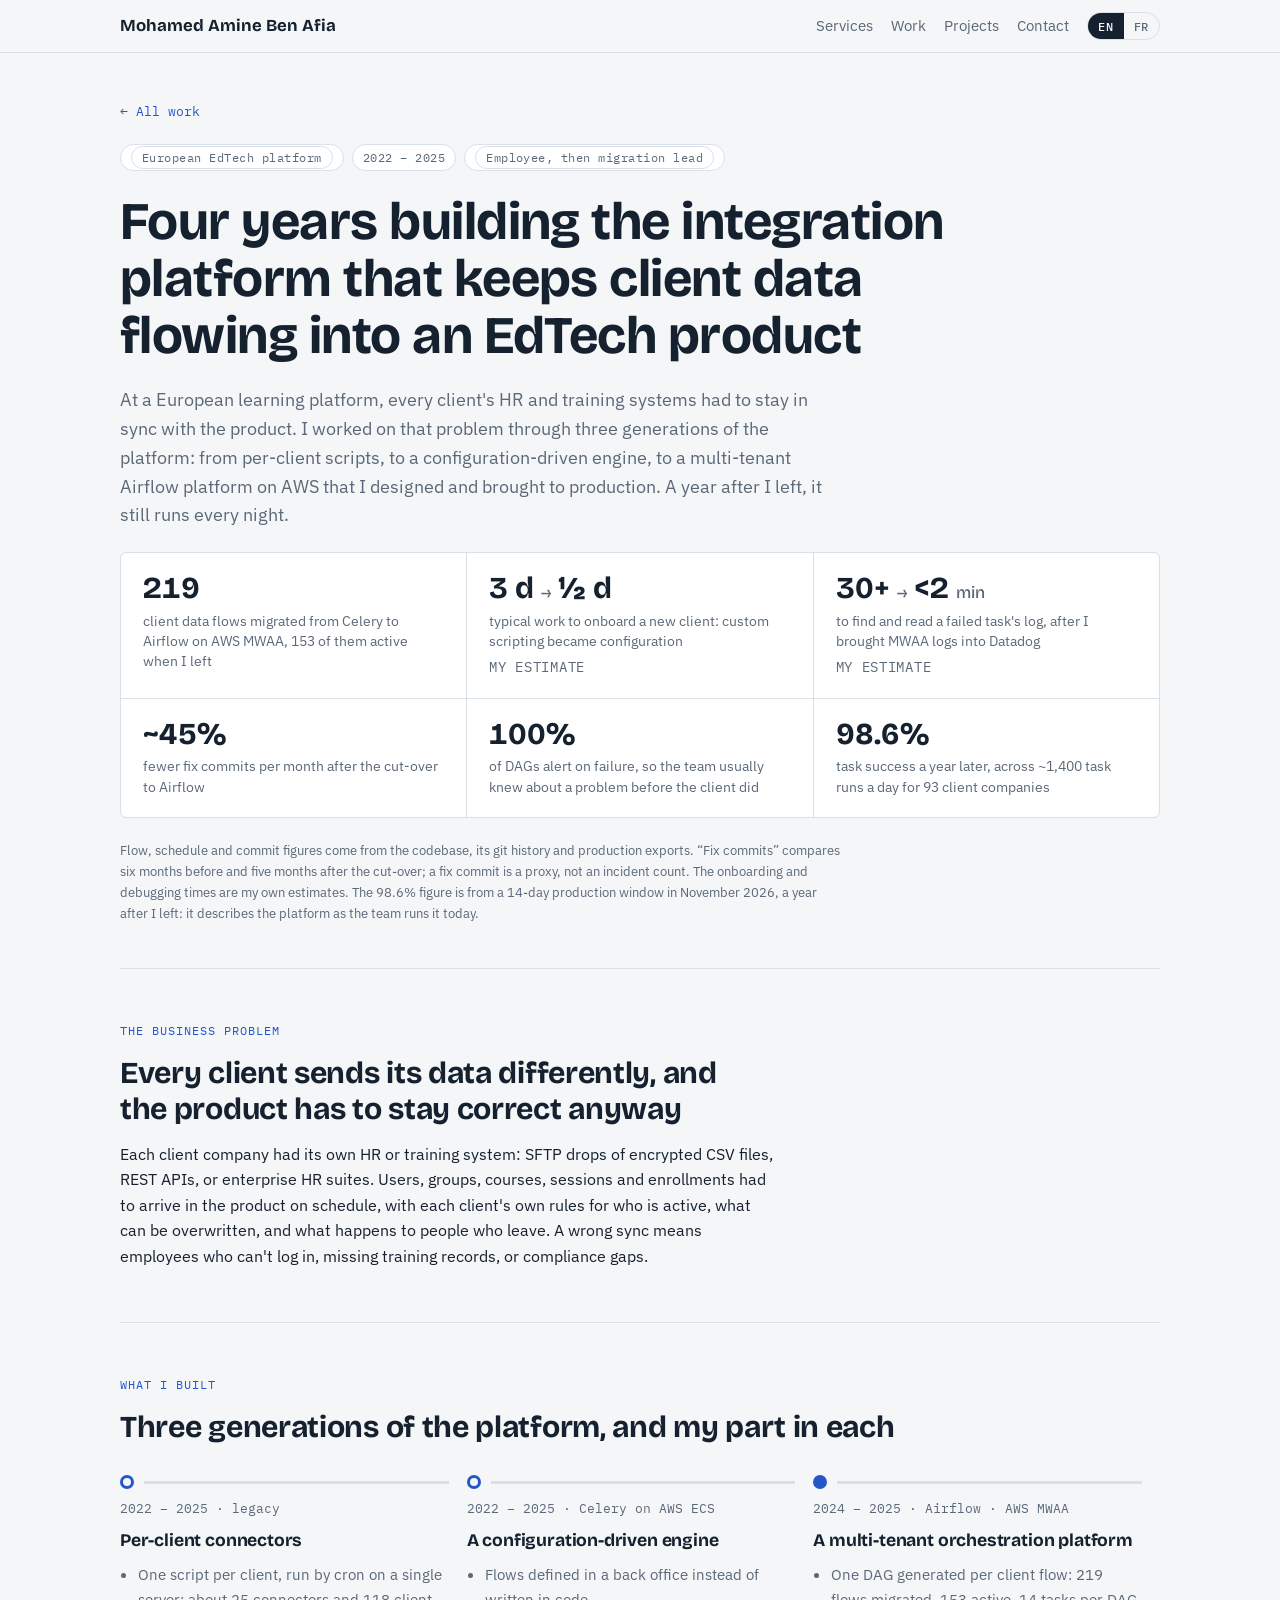
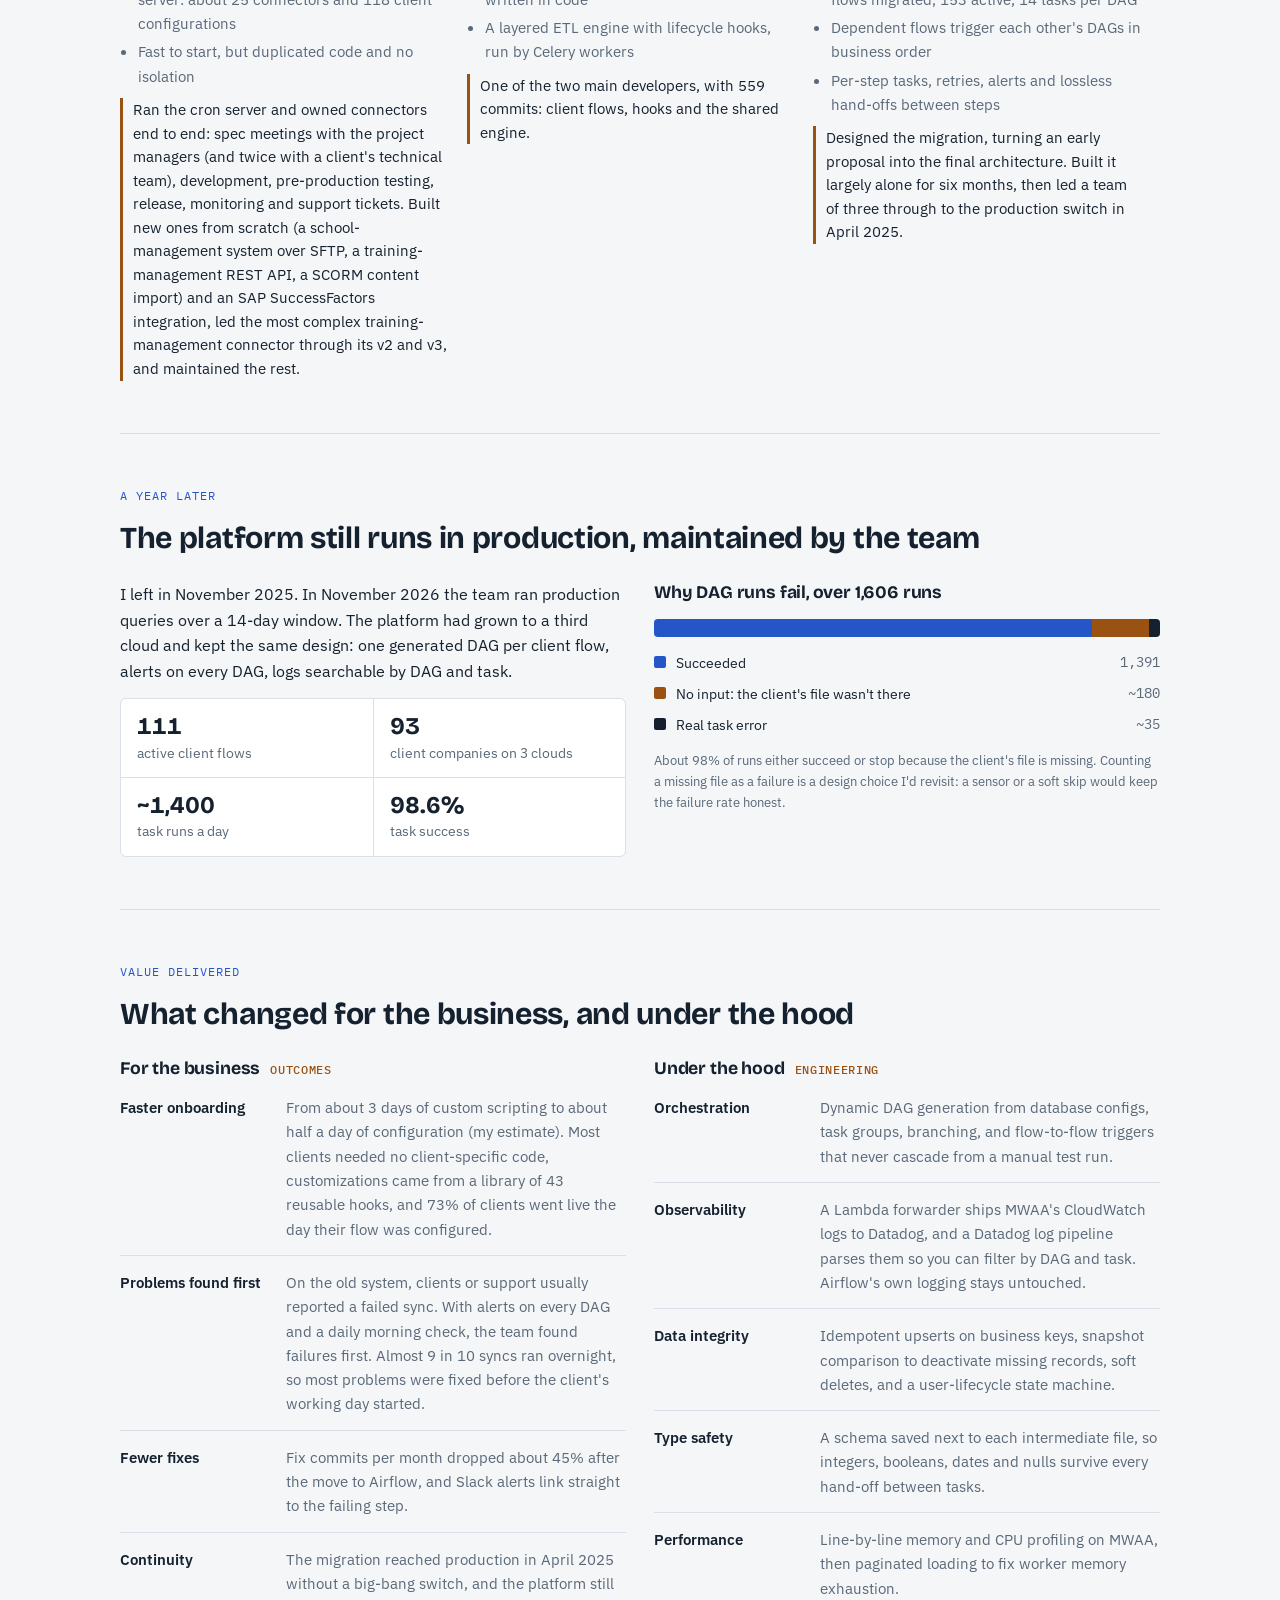
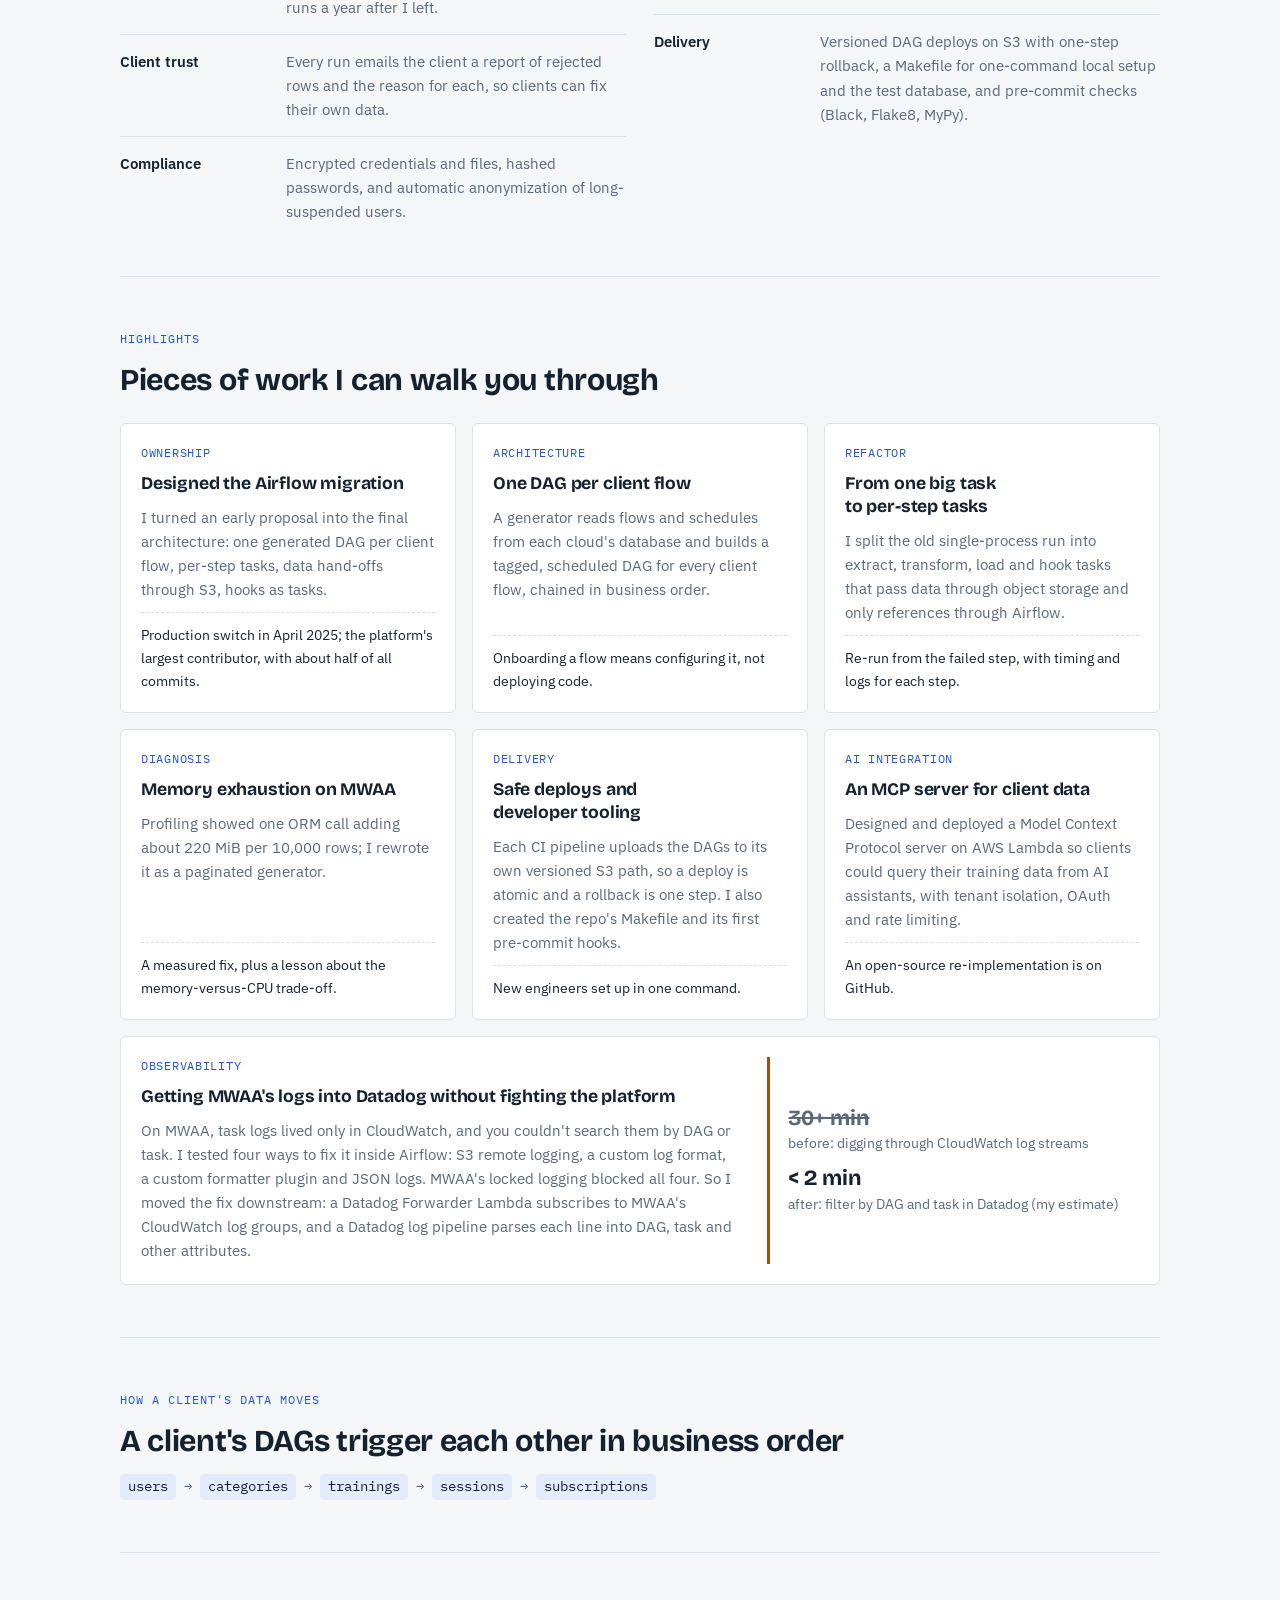
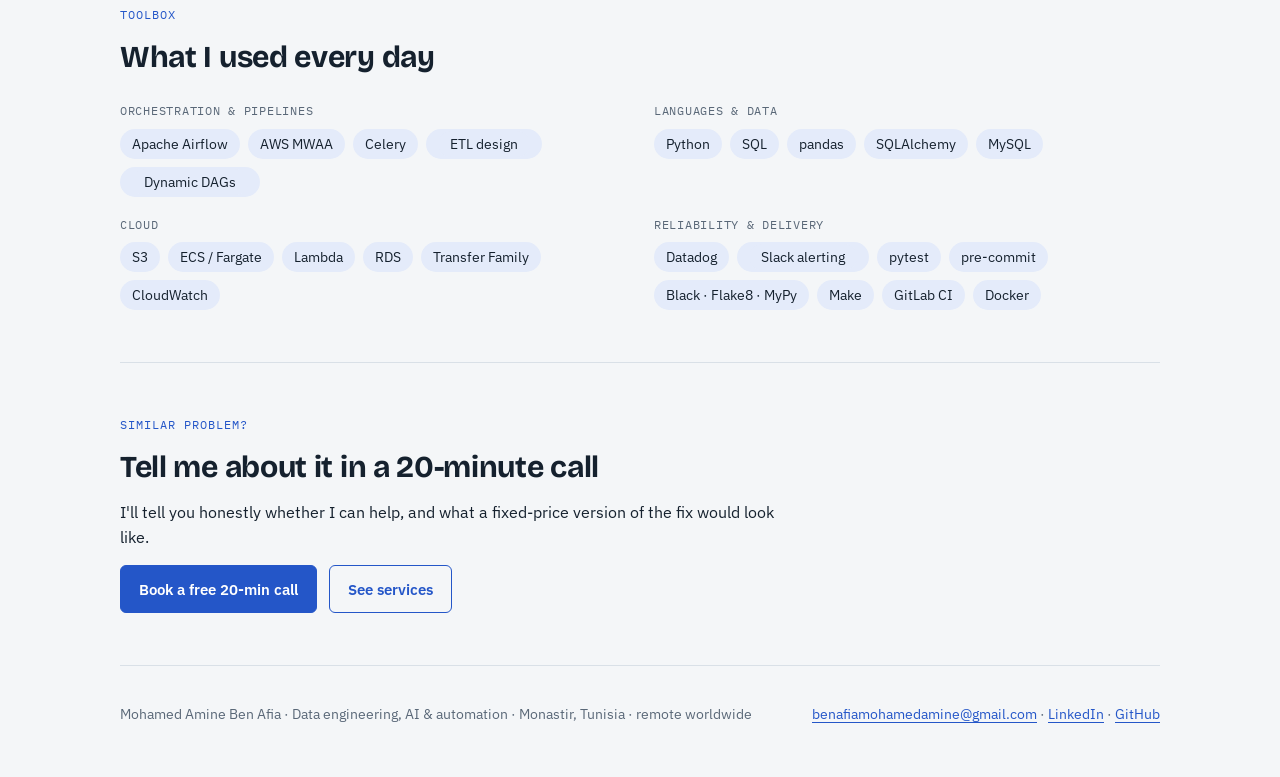
==== commit d08527f7: "Accessibility: header and main landmarks, darker accent for small labels (WCAG AA contrast)" ====
--- a/site/work/integration-platform.html
+++ b/site/work/integration-platform.html
@@ -23,7 +23,7 @@
 <script src="../assets/lang.js"></script>
 </head>
 <body>
-<div class="top"><div class="wrap">
+<header class="top"><div class="wrap">
   <a class="brand" href="../">Mohamed Amine Ben Afia</a>
   <nav class="nav" aria-label="Main">
     <a href="../#services"><span data-l="en">Services</span><span data-l="fr">Services</span></a>
@@ -32,8 +32,9 @@
     <a href="../#contact"><span data-l="en">Contact</span><span data-l="fr">Contact</span></a>
     <span class="lang" role="group" aria-label="Language / Langue"><button type="button" data-set="en" aria-pressed="true" onclick="setLang('en')">EN</button><button type="button" data-set="fr" aria-pressed="false" onclick="setLang('fr')">FR</button></span>
   </nav>
-</div></div>
+</div></header>
 <div class="wrap">
+<main>
 <header class="page">
   <a class="back" href="../#work"><span data-l="en">← All work</span><span data-l="fr">← Toutes les réalisations</span></a>
   <div class="client"><span><span data-l="en">European EdTech platform</span><span data-l="fr">Plateforme EdTech européenne</span></span><span>2022 – 2025</span><span><span data-l="en">Employee, then migration lead</span><span data-l="fr">Salarié, puis responsable de la migration</span></span></div>
@@ -46,6 +47,7 @@
   <p><span data-l="en">I'll tell you honestly whether I can help, and what a fixed-price version of the fix would look like.</span><span data-l="fr">Je vous dis franchement si je peux aider, et à quoi ressemblerait la solution à prix fixe.</span></p>
   <div class="actions"><a class="btn primary" data-l="en" href="https://cal.com/mabenafia/intro">Book a free 20-min call</a><a class="btn primary" data-l="fr" href="https://cal.com/mabenafia/intro">Réserver un appel gratuit de 20 min</a><a class="btn ghost" href="../#services"><span data-l="en">See services</span><span data-l="fr">Voir les services</span></a></div>
 </section>
+</main>
 <footer>
   <span><span data-l="en">Mohamed Amine Ben Afia · Data engineering, AI &amp; automation · Monastir, Tunisia · remote worldwide</span><span data-l="fr">Mohamed Amine Ben Afia · Data engineering, IA &amp; automatisation · Monastir, Tunisie · à distance partout</span></span>
   <span><a href="mailto:benafiamohamedamine@gmail.com">benafiamohamedamine@gmail.com</a> · <a href="https://www.linkedin.com/in/mabenafia/">LinkedIn</a> · <a href="https://github.com/MedAmine-SUDO">GitHub</a></span>
--- a/site/assets/site.css
+++ b/site/assets/site.css
@@ -1,7 +1,7 @@
 /* Layout: one reading column with full-width bands; same system as the case studies. */
 :root {
   --bg: #f4f6f8; --surface: #ffffff; --ink: #15212e; --muted: #5a6878;
-  --line: #d9e0e7; --accent: #2456c8; --accent-soft: #e4ebfa; --signal: #b5651d; --on-accent: #ffffff;
+  --line: #d9e0e7; --accent: #2456c8; --accent-soft: #e4ebfa; --signal: #9a5212; --on-accent: #ffffff;
   --display: "Bricolage Grotesque", "Segoe UI", system-ui, sans-serif;
   --body: "IBM Plex Sans", "Segoe UI", system-ui, sans-serif;
   --mono: "IBM Plex Mono", ui-monospace, "SFMono-Regular", Menlo, monospace;
